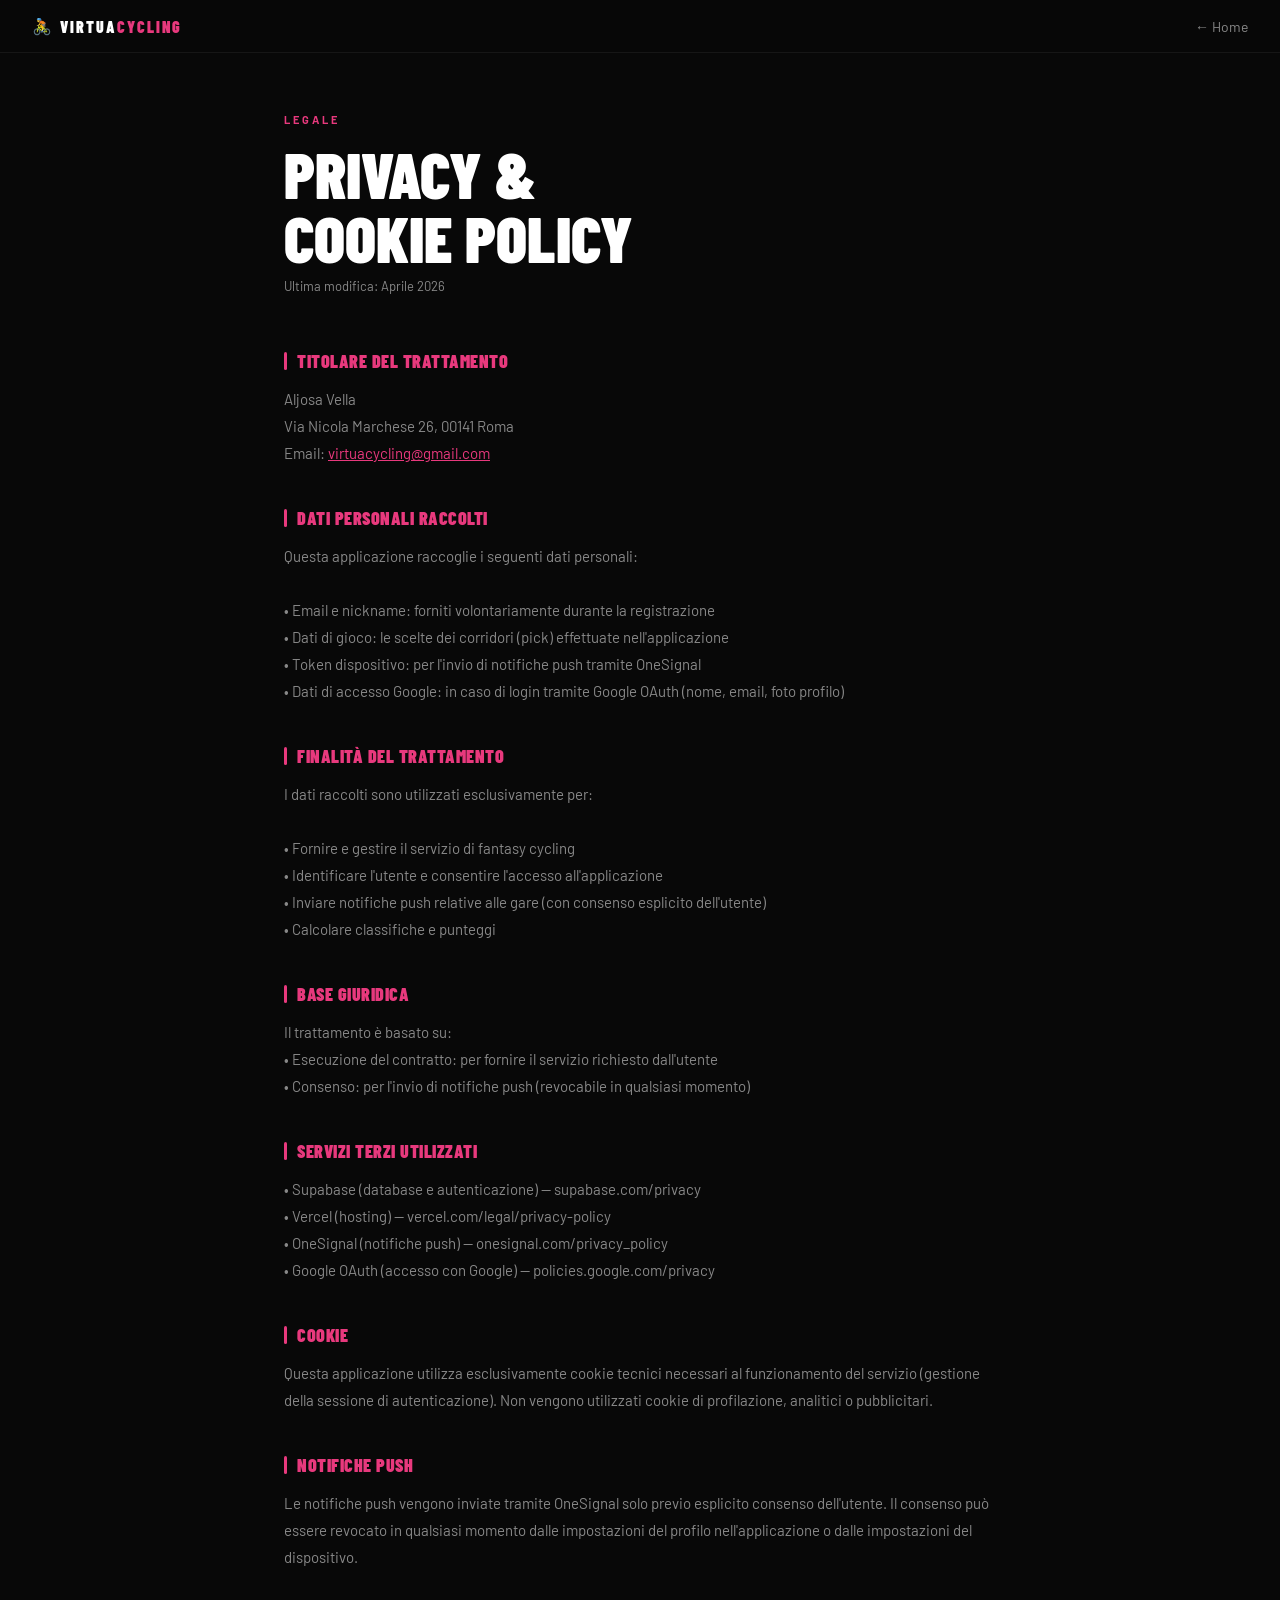
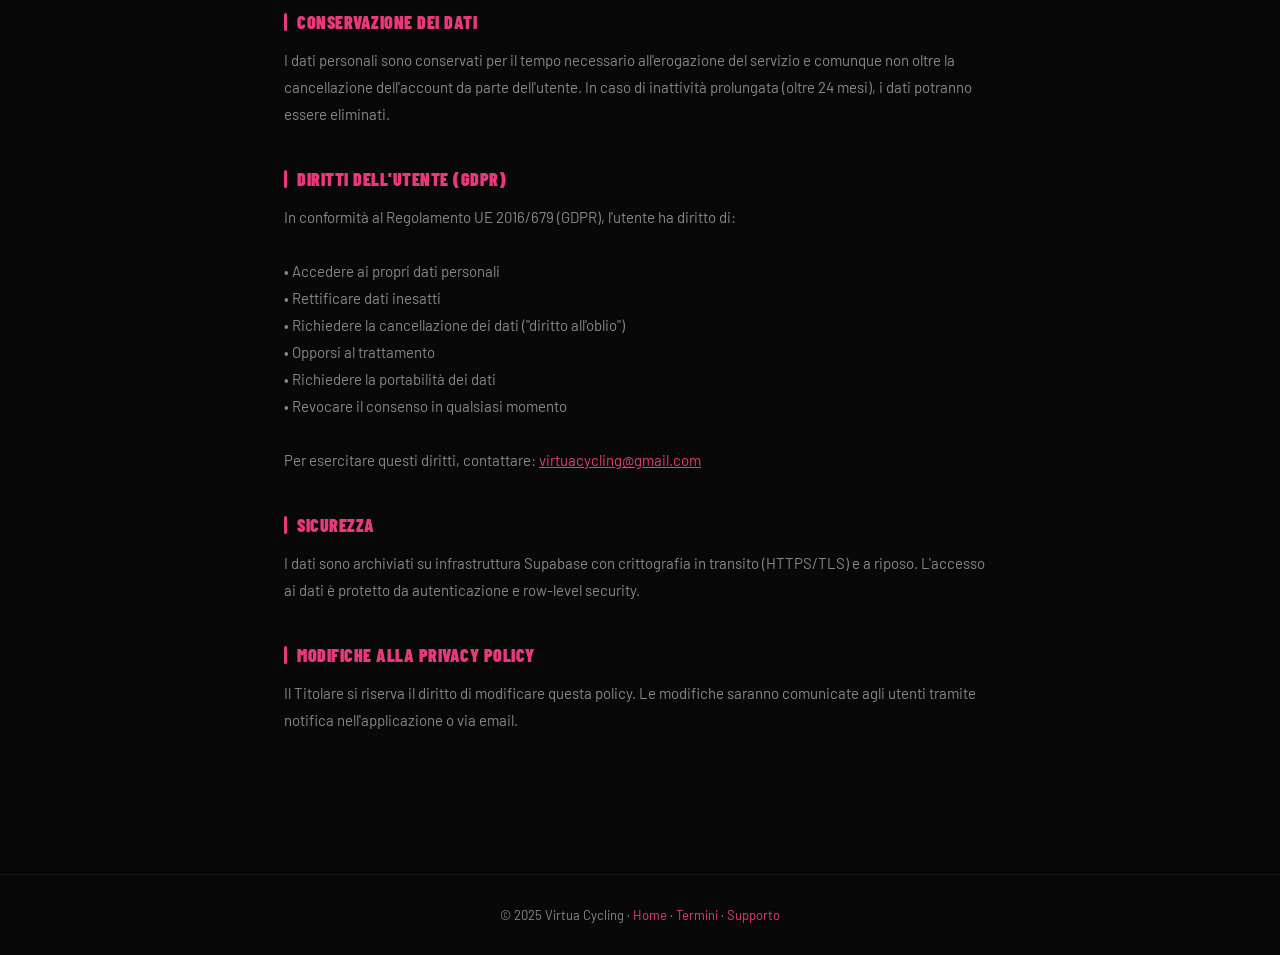
==== privacy.html @ 3af2323f "Add files via upload" ====
<!DOCTYPE html>
<html lang="it">
<head>
<meta charset="UTF-8">
<meta name="viewport" content="width=device-width, initial-scale=1.0">
<title>Privacy Policy — Virtua Cycling</title>
<link rel="preconnect" href="https://fonts.googleapis.com">
<link href="https://fonts.googleapis.com/css2?family=Barlow+Condensed:wght@400;700;900&family=Barlow:wght@400;500;600&display=swap" rel="stylesheet">
<style>
  :root { --rosa:#E8397D; --black:#080808; --dark:#111111; --dark2:#1a1a1a; --gray:#888; --white:#ffffff; --font-display:'Barlow Condensed',sans-serif; --font-body:'Barlow',sans-serif; }
  * { margin:0; padding:0; box-sizing:border-box; }
  body { background:var(--black); color:var(--white); font-family:var(--font-body); }
  nav { display:flex; align-items:center; justify-content:space-between; padding:16px 32px; background:rgba(8,8,8,0.9); border-bottom:1px solid rgba(255,255,255,0.06); position:sticky; top:0; z-index:10; backdrop-filter:blur(12px); }
  .nav-logo { display:flex; align-items:center; gap:8px; text-decoration:none; }
  .nav-logo-text { font-family:var(--font-display); font-weight:900; font-size:16px; letter-spacing:2px; color:var(--white); text-transform:uppercase; }
  .nav-logo-text span { color:var(--rosa); }
  .back-btn { color:var(--gray); text-decoration:none; font-size:14px; display:flex; align-items:center; gap:6px; transition:color 0.2s; }
  .back-btn:hover { color:var(--white); }
  main { max-width:760px; margin:0 auto; padding:60px 24px 100px; }
  .page-tag { font-size:11px; font-weight:700; letter-spacing:3px; text-transform:uppercase; color:var(--rosa); margin-bottom:16px; }
  h1 { font-family:var(--font-display); font-weight:900; font-size:clamp(36px,7vw,64px); text-transform:uppercase; line-height:1; margin-bottom:8px; }
  .page-date { color:var(--gray); font-size:13px; margin-bottom:56px; }
  .section { margin-bottom:40px; }
  .section-header { display:flex; align-items:center; gap:10px; margin-bottom:14px; }
  .section-bar { width:3px; height:18px; background:var(--rosa); border-radius:2px; flex-shrink:0; }
  h2 { font-family:var(--font-display); font-weight:900; font-size:18px; text-transform:uppercase; letter-spacing:0.5px; color:var(--rosa); }
  .section-content { color:var(--gray); font-size:15px; line-height:1.8; white-space:pre-line; }
  .section-content a { color:var(--rosa); }
  footer { border-top:1px solid rgba(255,255,255,0.06); padding:32px 24px; text-align:center; }
  .footer-copy { color:var(--gray); font-size:13px; }
  .footer-copy a { color:var(--rosa); text-decoration:none; }
</style>
</head>
<body>
<nav>
  <a href="index.html" class="nav-logo">
    <span>🚴</span>
    <span class="nav-logo-text">Virtua<span>Cycling</span></span>
  </a>
  <a href="index.html" class="back-btn">← Home</a>
</nav>
<main>
  <div class="page-tag">Legale</div>
  <h1>Privacy &<br>Cookie Policy</h1>
  <div class="page-date">Ultima modifica: Aprile 2026</div>

  <div class="section">
    <div class="section-header"><div class="section-bar"></div><h2>Titolare del Trattamento</h2></div>
    <div class="section-content">Aljosa Vella
Via Nicola Marchese 26, 00141 Roma
Email: <a href="mailto:virtuacycling@gmail.com">virtuacycling@gmail.com</a></div>
  </div>

  <div class="section">
    <div class="section-header"><div class="section-bar"></div><h2>Dati Personali Raccolti</h2></div>
    <div class="section-content">Questa applicazione raccoglie i seguenti dati personali:

• Email e nickname: forniti volontariamente durante la registrazione
• Dati di gioco: le scelte dei corridori (pick) effettuate nell'applicazione
• Token dispositivo: per l'invio di notifiche push tramite OneSignal
• Dati di accesso Google: in caso di login tramite Google OAuth (nome, email, foto profilo)</div>
  </div>

  <div class="section">
    <div class="section-header"><div class="section-bar"></div><h2>Finalità del Trattamento</h2></div>
    <div class="section-content">I dati raccolti sono utilizzati esclusivamente per:

• Fornire e gestire il servizio di fantasy cycling
• Identificare l'utente e consentire l'accesso all'applicazione
• Inviare notifiche push relative alle gare (con consenso esplicito dell'utente)
• Calcolare classifiche e punteggi</div>
  </div>

  <div class="section">
    <div class="section-header"><div class="section-bar"></div><h2>Base Giuridica</h2></div>
    <div class="section-content">Il trattamento è basato su:
• Esecuzione del contratto: per fornire il servizio richiesto dall'utente
• Consenso: per l'invio di notifiche push (revocabile in qualsiasi momento)</div>
  </div>

  <div class="section">
    <div class="section-header"><div class="section-bar"></div><h2>Servizi Terzi Utilizzati</h2></div>
    <div class="section-content">• Supabase (database e autenticazione) — supabase.com/privacy
• Vercel (hosting) — vercel.com/legal/privacy-policy
• OneSignal (notifiche push) — onesignal.com/privacy_policy
• Google OAuth (accesso con Google) — policies.google.com/privacy</div>
  </div>

  <div class="section">
    <div class="section-header"><div class="section-bar"></div><h2>Cookie</h2></div>
    <div class="section-content">Questa applicazione utilizza esclusivamente cookie tecnici necessari al funzionamento del servizio (gestione della sessione di autenticazione). Non vengono utilizzati cookie di profilazione, analitici o pubblicitari.</div>
  </div>

  <div class="section">
    <div class="section-header"><div class="section-bar"></div><h2>Notifiche Push</h2></div>
    <div class="section-content">Le notifiche push vengono inviate tramite OneSignal solo previo esplicito consenso dell'utente. Il consenso può essere revocato in qualsiasi momento dalle impostazioni del profilo nell'applicazione o dalle impostazioni del dispositivo.</div>
  </div>

  <div class="section">
    <div class="section-header"><div class="section-bar"></div><h2>Conservazione dei Dati</h2></div>
    <div class="section-content">I dati personali sono conservati per il tempo necessario all'erogazione del servizio e comunque non oltre la cancellazione dell'account da parte dell'utente. In caso di inattività prolungata (oltre 24 mesi), i dati potranno essere eliminati.</div>
  </div>

  <div class="section">
    <div class="section-header"><div class="section-bar"></div><h2>Diritti dell'Utente (GDPR)</h2></div>
    <div class="section-content">In conformità al Regolamento UE 2016/679 (GDPR), l'utente ha diritto di:

• Accedere ai propri dati personali
• Rettificare dati inesatti
• Richiedere la cancellazione dei dati ("diritto all'oblio")
• Opporsi al trattamento
• Richiedere la portabilità dei dati
• Revocare il consenso in qualsiasi momento

Per esercitare questi diritti, contattare: <a href="mailto:virtuacycling@gmail.com">virtuacycling@gmail.com</a></div>
  </div>

  <div class="section">
    <div class="section-header"><div class="section-bar"></div><h2>Sicurezza</h2></div>
    <div class="section-content">I dati sono archiviati su infrastruttura Supabase con crittografia in transito (HTTPS/TLS) e a riposo. L'accesso ai dati è protetto da autenticazione e row-level security.</div>
  </div>

  <div class="section">
    <div class="section-header"><div class="section-bar"></div><h2>Modifiche alla Privacy Policy</h2></div>
    <div class="section-content">Il Titolare si riserva il diritto di modificare questa policy. Le modifiche saranno comunicate agli utenti tramite notifica nell'applicazione o via email.</div>
  </div>
</main>
<footer>
  <div class="footer-copy">© 2025 Virtua Cycling · <a href="index.html">Home</a> · <a href="terms.html">Termini</a> · <a href="support.html">Supporto</a></div>
</footer>
</body>
</html>
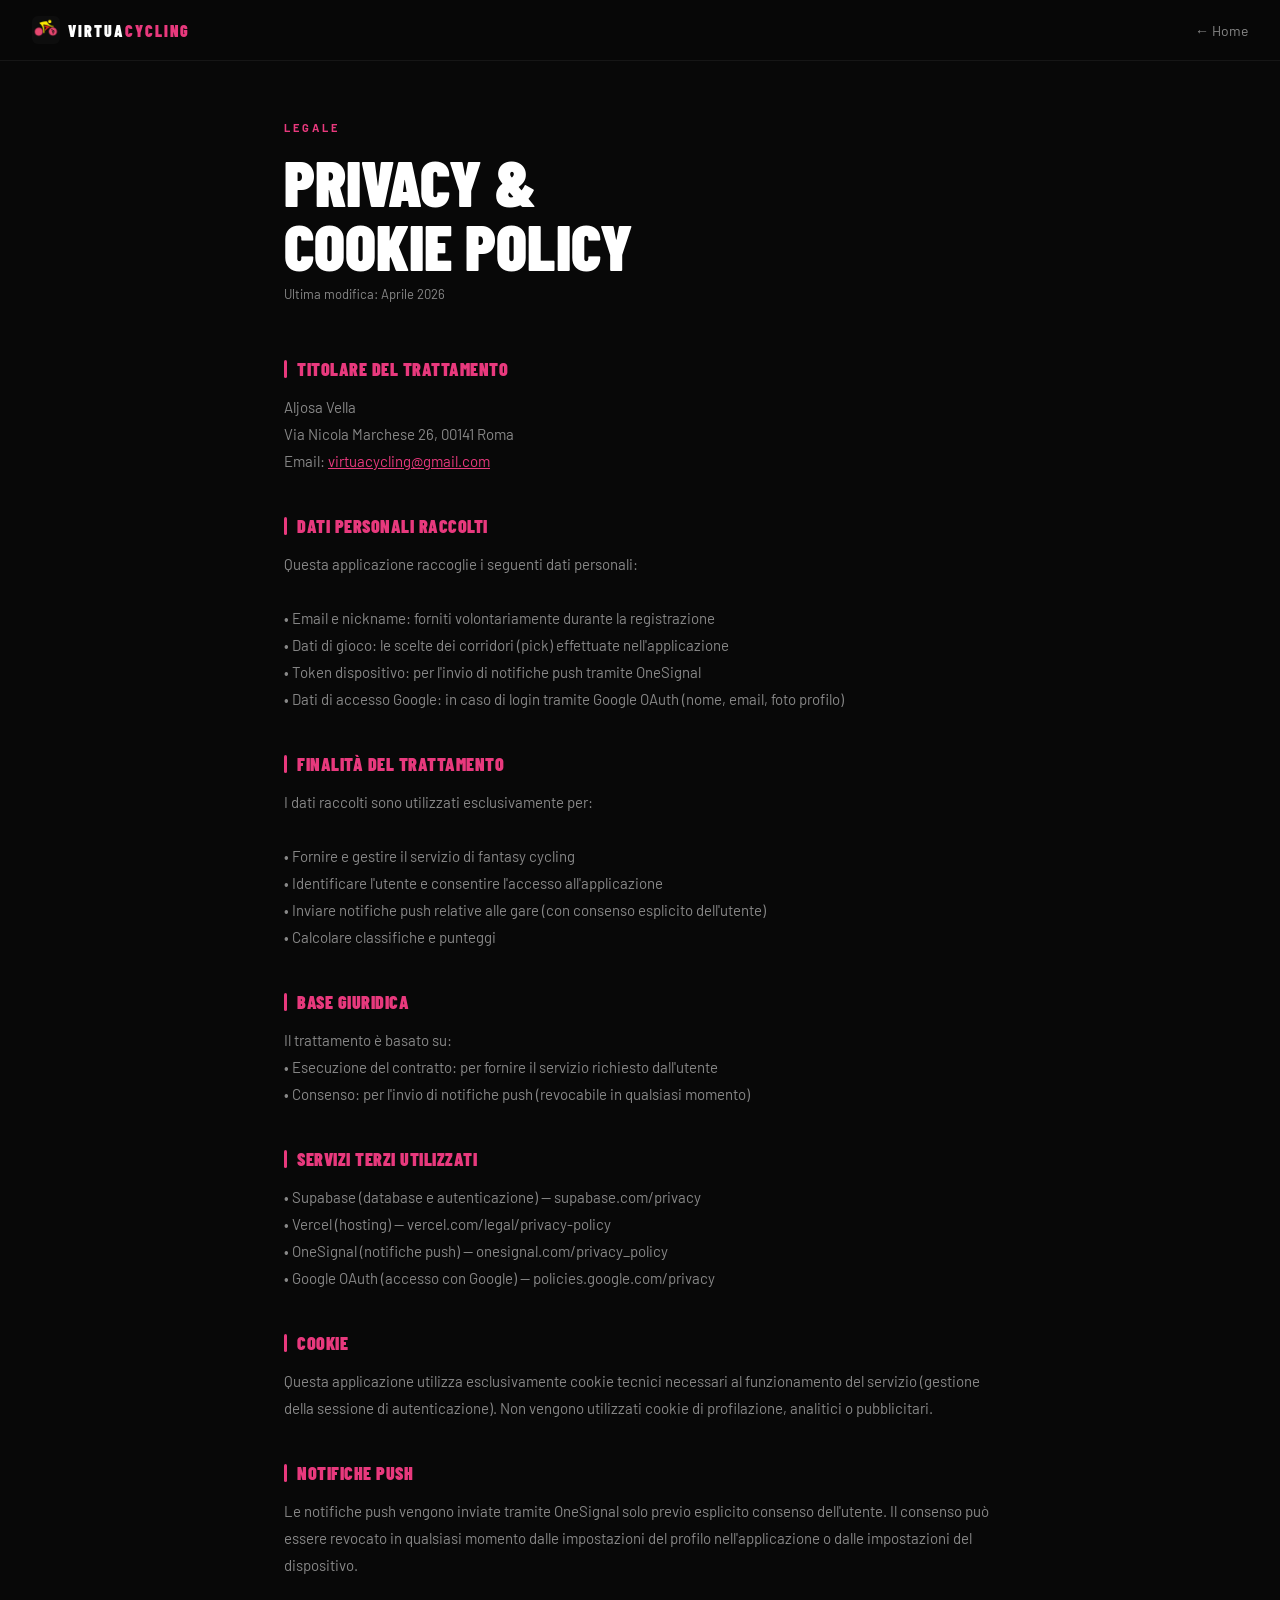
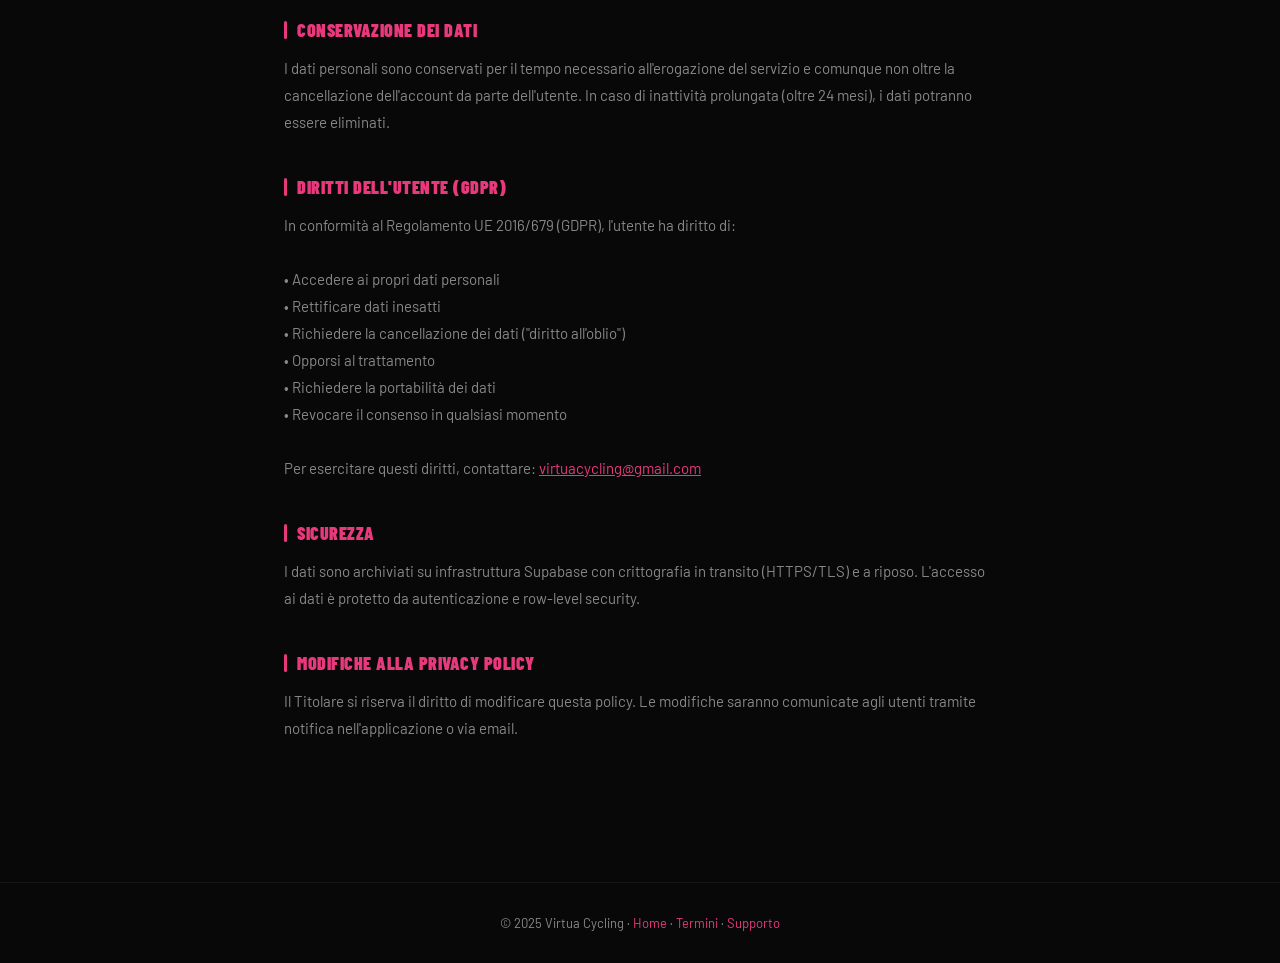
==== commit 64ac7aed: "fix grafiche" ====
--- a/privacy.html
+++ b/privacy.html
@@ -6,6 +6,7 @@
 <title>Privacy Policy — Virtua Cycling</title>
 <link rel="preconnect" href="https://fonts.googleapis.com">
 <link href="https://fonts.googleapis.com/css2?family=Barlow+Condensed:wght@400;700;900&family=Barlow:wght@400;500;600&display=swap" rel="stylesheet">
+<link rel="stylesheet" href="https://cdnjs.cloudflare.com/ajax/libs/font-awesome/6.5.0/css/all.min.css">
 <style>
   :root { --rosa:#E8397D; --black:#080808; --dark:#111111; --dark2:#1a1a1a; --gray:#888; --white:#ffffff; --font-display:'Barlow Condensed',sans-serif; --font-body:'Barlow',sans-serif; }
   * { margin:0; padding:0; box-sizing:border-box; }
@@ -34,7 +35,7 @@
 <body>
 <nav>
   <a href="index.html" class="nav-logo">
-    <span>🚴</span>
+    <img src="icon.png" style="width:28px;height:28px;border-radius:6px;object-fit:cover;" alt="logo">
     <span class="nav-logo-text">Virtua<span>Cycling</span></span>
   </a>
   <a href="index.html" class="back-btn">← Home</a>
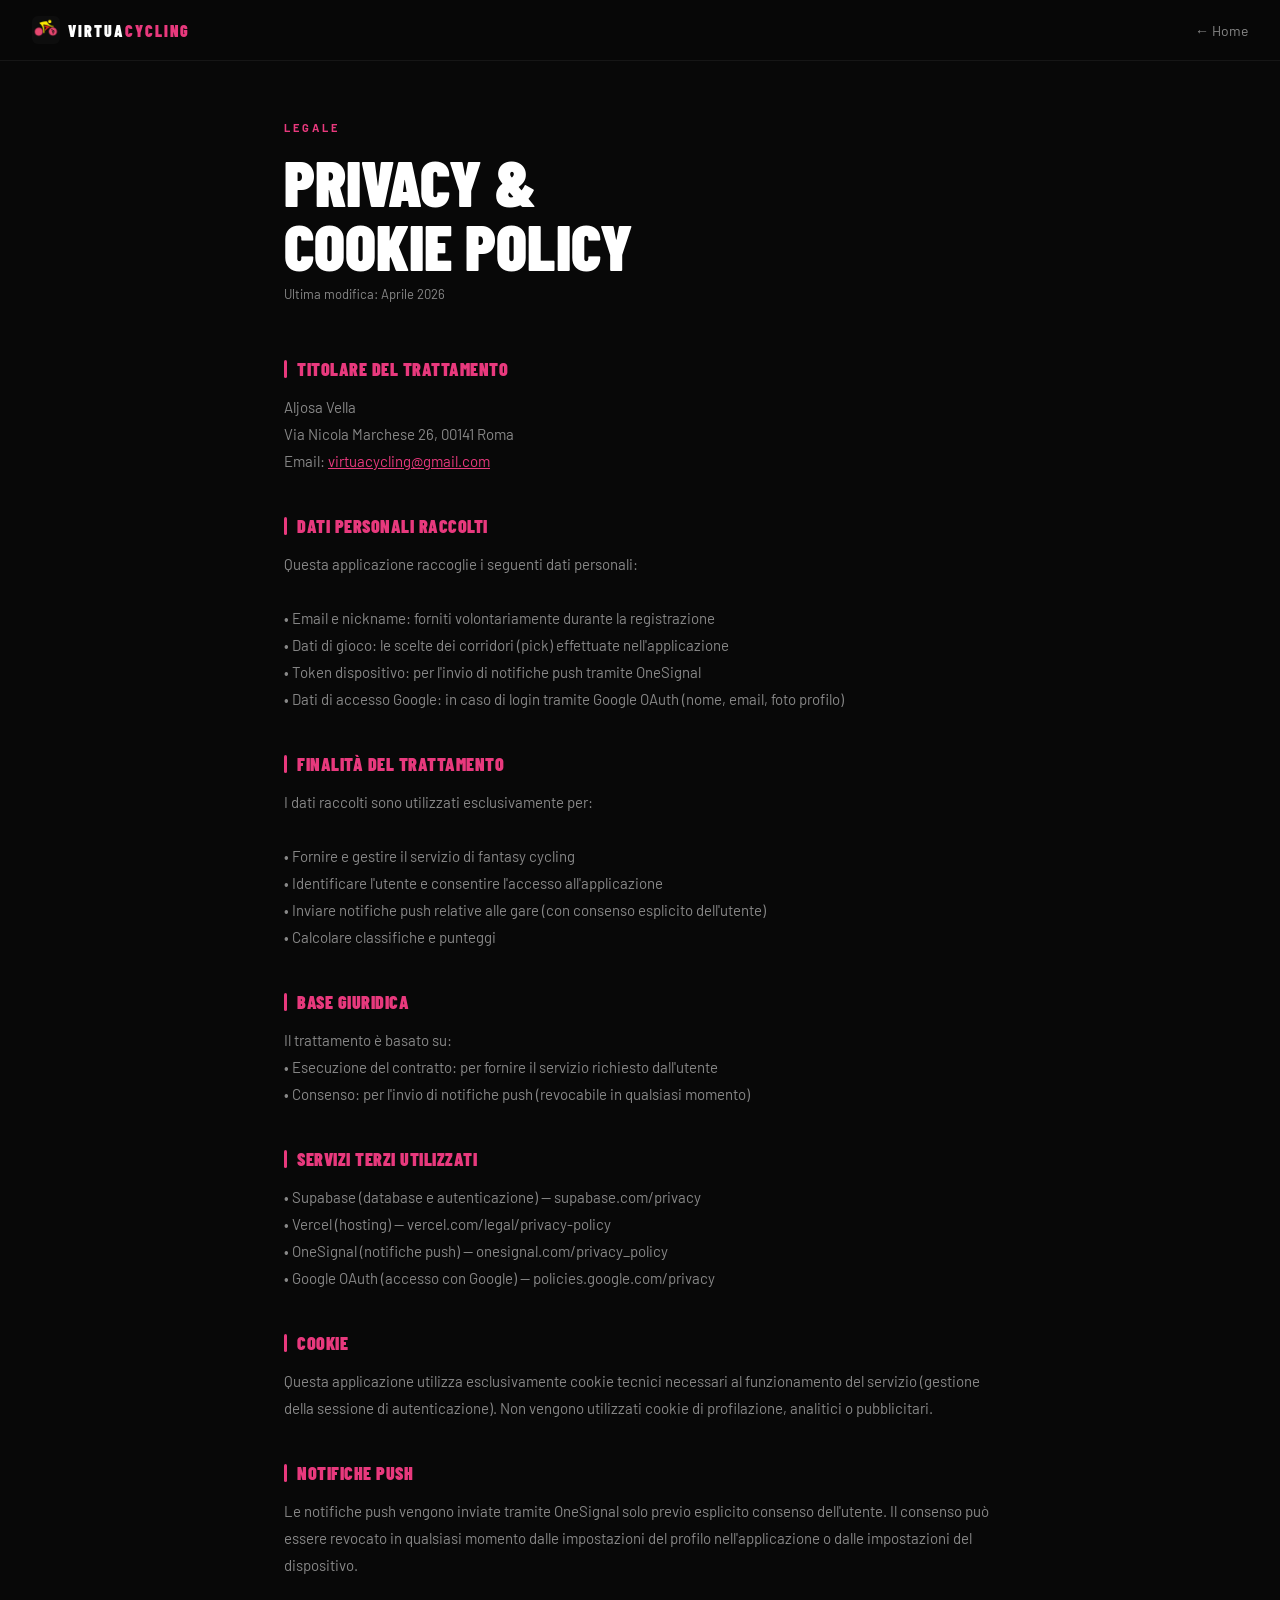
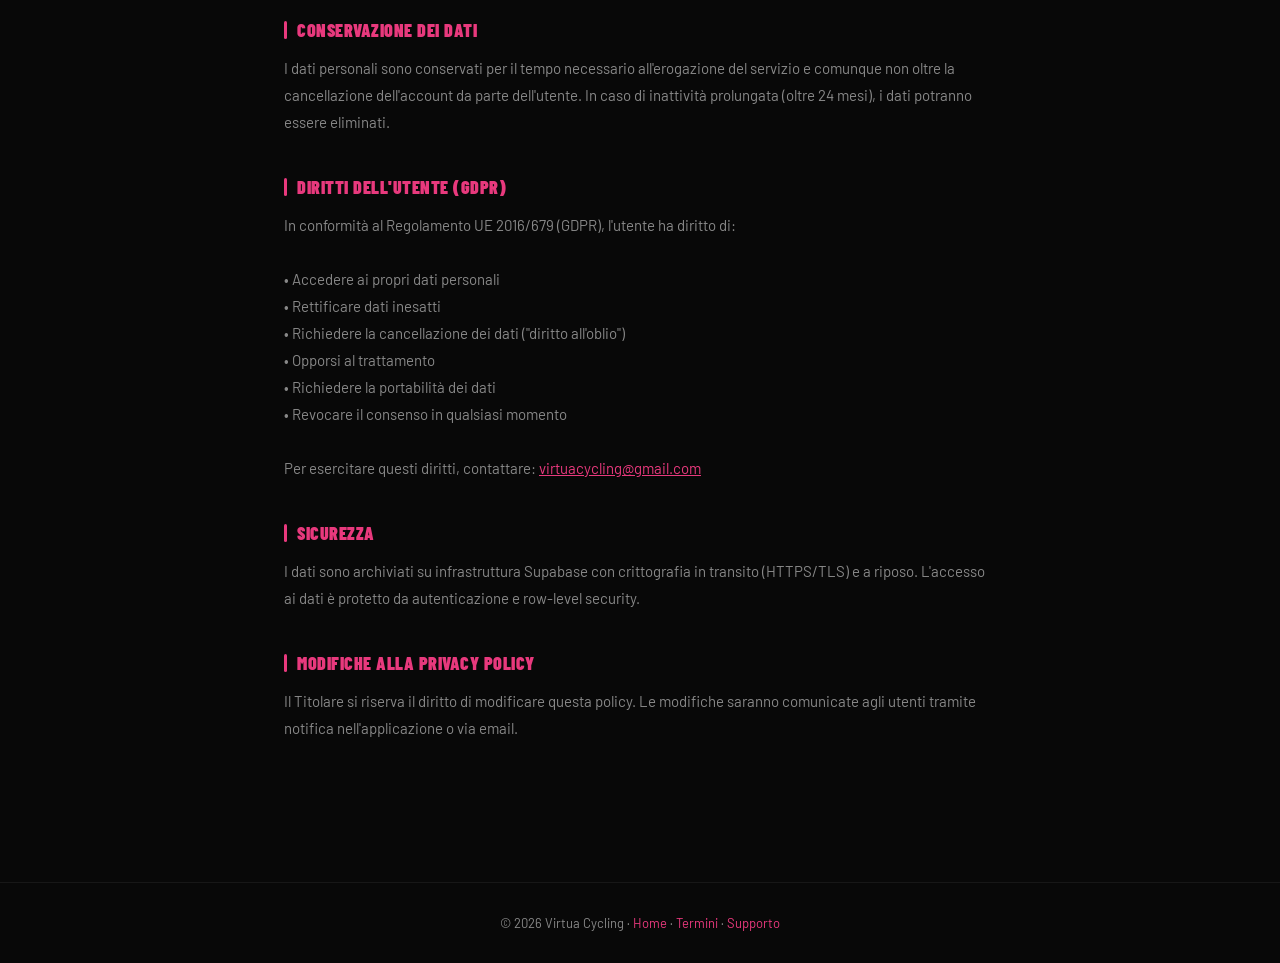
==== commit ecf68067: "fix grafiche 2" ====
--- a/privacy.html
+++ b/privacy.html
@@ -127,7 +127,7 @@
   </div>
 </main>
 <footer>
-  <div class="footer-copy">© 2025 Virtua Cycling · <a href="index.html">Home</a> · <a href="terms.html">Termini</a> · <a href="support.html">Supporto</a></div>
+  <div class="footer-copy">© 2026 Virtua Cycling · <a href="index.html">Home</a> · <a href="terms.html">Termini</a> · <a href="support.html">Supporto</a></div>
 </footer>
 </body>
 </html>
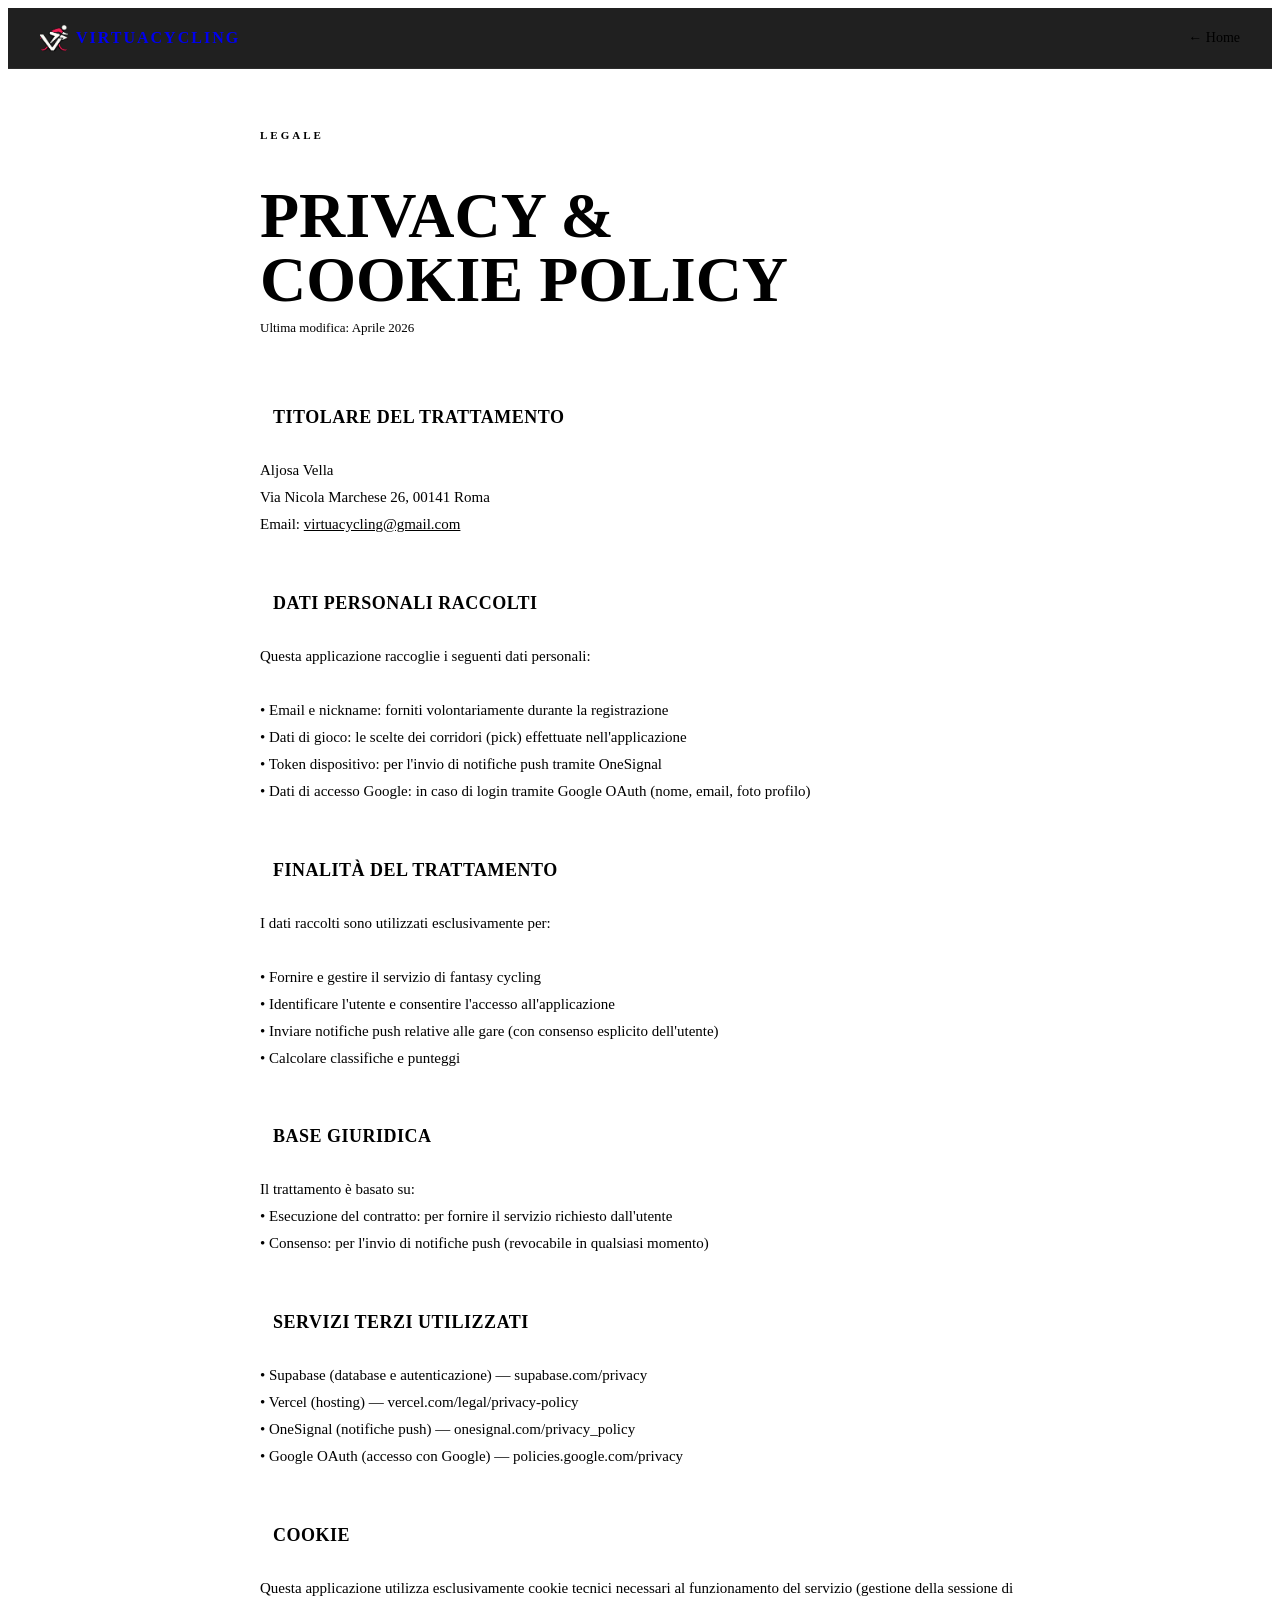
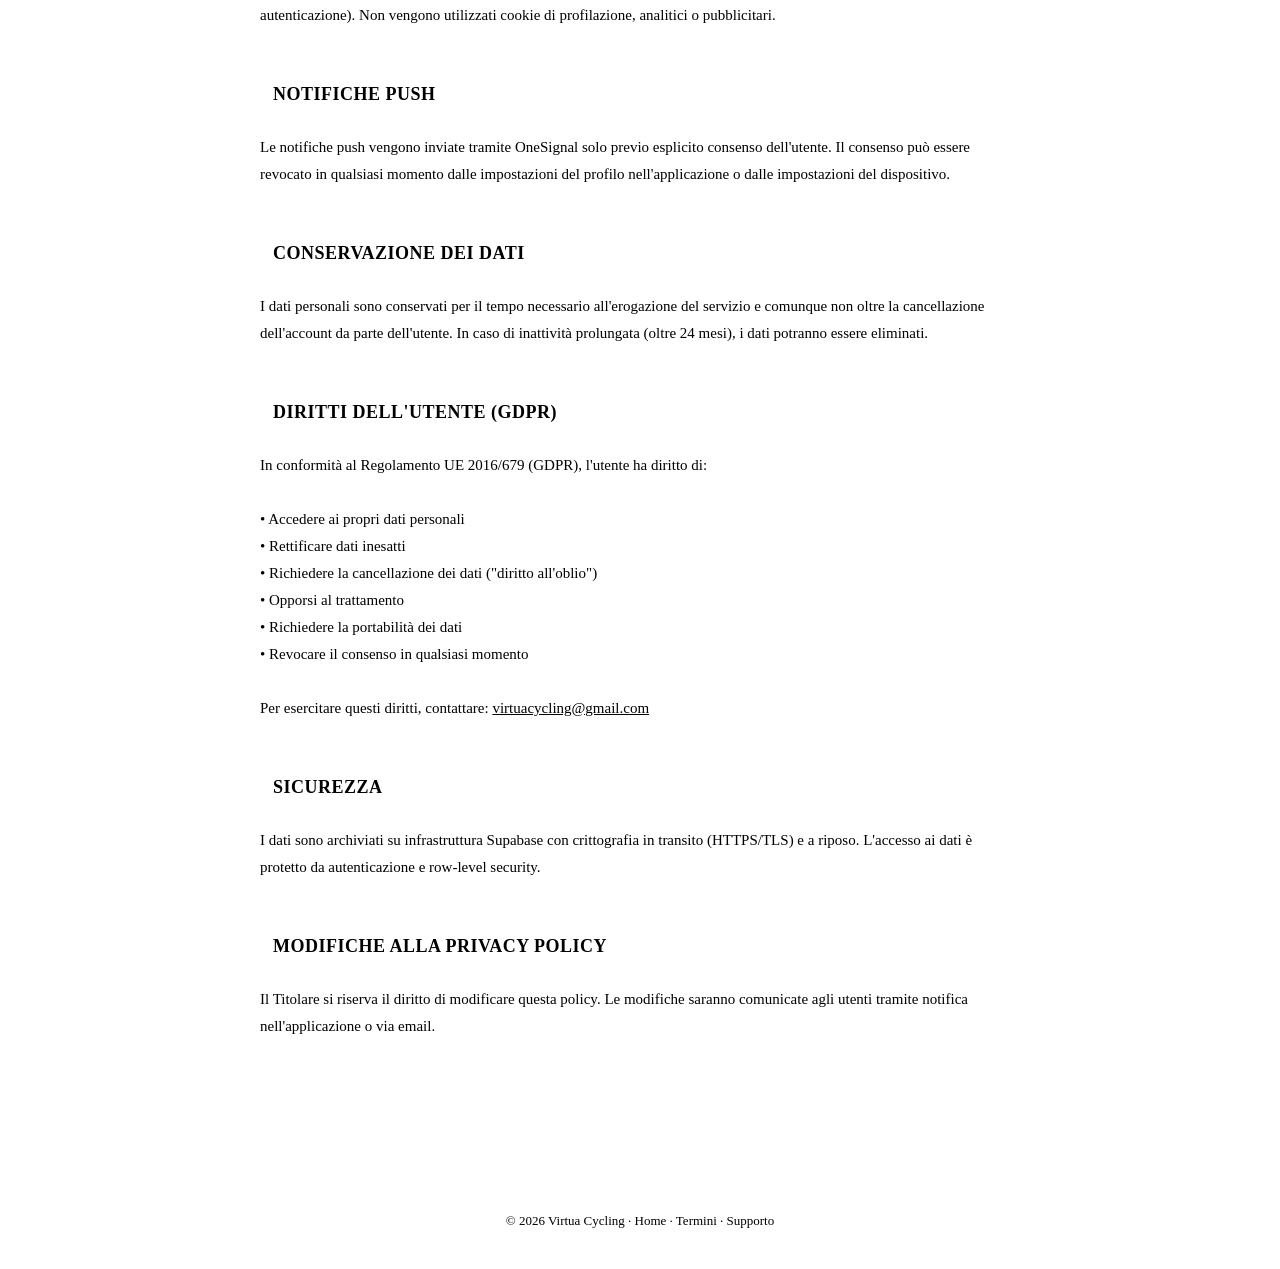
==== commit ebabae8a: "Dynamic Style" ====
--- a/privacy.html
+++ b/privacy.html
@@ -8,7 +8,8 @@
 <link href="https://fonts.googleapis.com/css2?family=Barlow+Condensed:wght@400;700;900&family=Barlow:wght@400;500;600&display=swap" rel="stylesheet">
 <link rel="stylesheet" href="https://cdnjs.cloudflare.com/ajax/libs/font-awesome/6.5.0/css/all.min.css">
 <style>
-  :root { --rosa:#E8397D; --black:#080808; --dark:#111111; --dark2:#1a1a1a; --gray:#888; --white:#ffffff; --font-display:'Barlow Condensed',sans-serif; --font-body:'Barlow',sans-serif; }
+  <link rel="stylesheet" href="theme.css">
+<style>
   * { margin:0; padding:0; box-sizing:border-box; }
   body { background:var(--black); color:var(--white); font-family:var(--font-body); }
   nav { display:flex; align-items:center; justify-content:space-between; padding:16px 32px; background:rgba(8,8,8,0.9); border-bottom:1px solid rgba(255,255,255,0.06); position:sticky; top:0; z-index:10; backdrop-filter:blur(12px); }
--- a/theme.css
+++ b/theme.css
@@ -0,0 +1,68 @@
+/* ─────────────────────────────────────────────────────────────────
+   theme.css — Palette brand Virtua Cycling
+   Colori centralizzati per tutte le pagine della landing.
+
+   Come cambiare palette:
+   Lascia SCOMMENTATO solo il blocco :root della palette che vuoi
+   usare, e commenta gli altri due (con /* ... * / attorno al blocco).
+   Un solo blocco :root deve essere attivo alla volta.
+   ───────────────────────────────────────────────────────────────── */
+
+/* ══════════════════════════════════════════════════════════════════
+   PALETTE 1 — ROSA (default, usata ~80% dell'anno)
+   ══════════════════════════════════════════════════════════════════ */
+:root {
+  --rosa: #E8397D;
+  --rosa-dk: #c4275e;
+  --rosa-light: rgba(232,57,125,0.12);
+  --black: #080808;
+  --dark: #111111;
+  --dark2: #1a1a1a;
+  --gray: #888;
+  --light: #f5f5f5;
+  --white: #ffffff;
+  --font-display: 'Barlow Condensed', sans-serif;
+  --font-body: 'Barlow', sans-serif;
+}
+
+/* ══════════════════════════════════════════════════════════════════
+   PALETTE 2 — GIALLO (periodo Tour de France)
+   Per attivarla: commenta il blocco ROSA sopra e scommenta questo.
+   ══════════════════════════════════════════════════════════════════
+
+:root {
+  --rosa: #F4C430;
+  --rosa-dk: #d1a616;
+  --rosa-light: rgba(244,196,48,0.12);
+  --black: #080808;
+  --dark: #111111;
+  --dark2: #1a1a1a;
+  --gray: #888;
+  --light: #f5f5f5;
+  --white: #ffffff;
+  --font-display: 'Barlow Condensed', sans-serif;
+  --font-body: 'Barlow', sans-serif;
+}
+
+*/
+
+/* ══════════════════════════════════════════════════════════════════
+   PALETTE 3 — ROSSA (periodo Vuelta a España)
+   Per attivarla: commenta il blocco ROSA sopra e scommenta questo.
+   ══════════════════════════════════════════════════════════════════
+
+:root {
+  --rosa: #D2262D;
+  --rosa-dk: #a81b21;
+  --rosa-light: rgba(210,38,45,0.12);
+  --black: #080808;
+  --dark: #111111;
+  --dark2: #1a1a1a;
+  --gray: #888;
+  --light: #f5f5f5;
+  --white: #ffffff;
+  --font-display: 'Barlow Condensed', sans-serif;
+  --font-body: 'Barlow', sans-serif;
+}
+
+*/
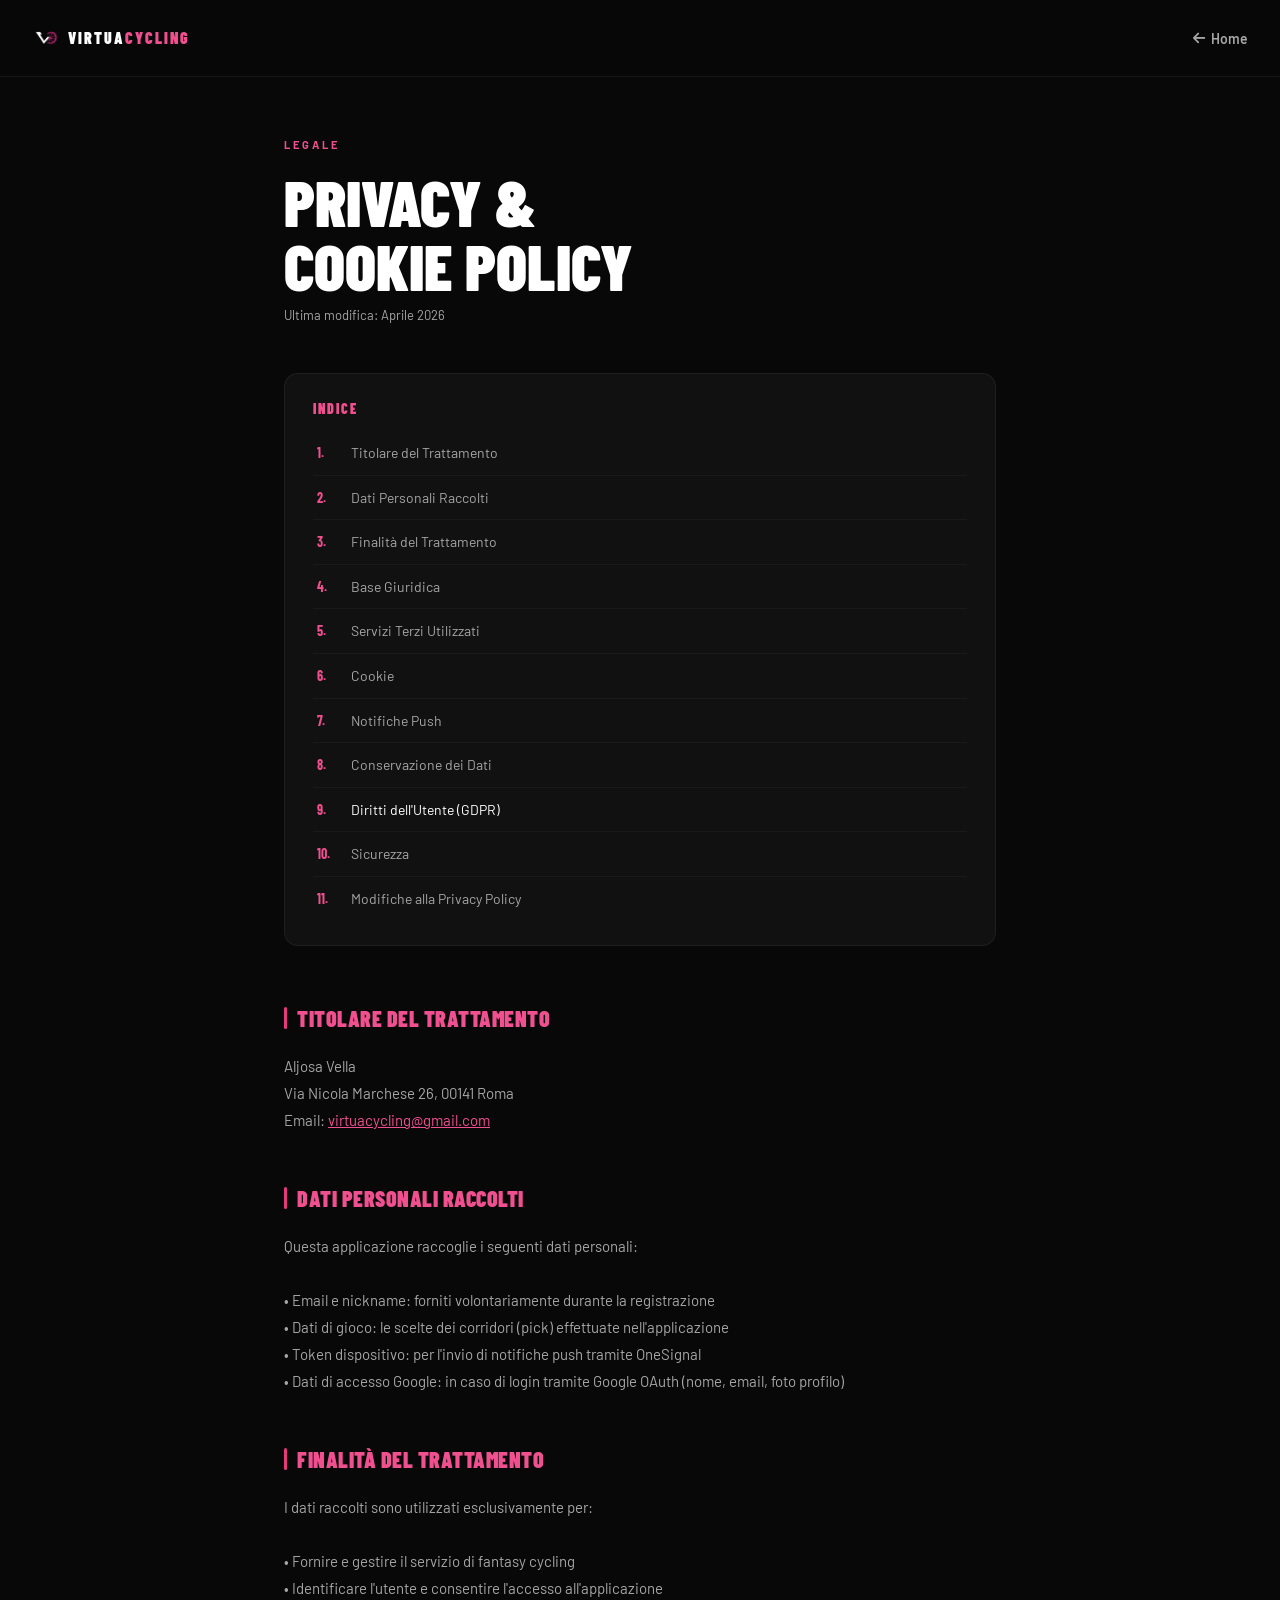
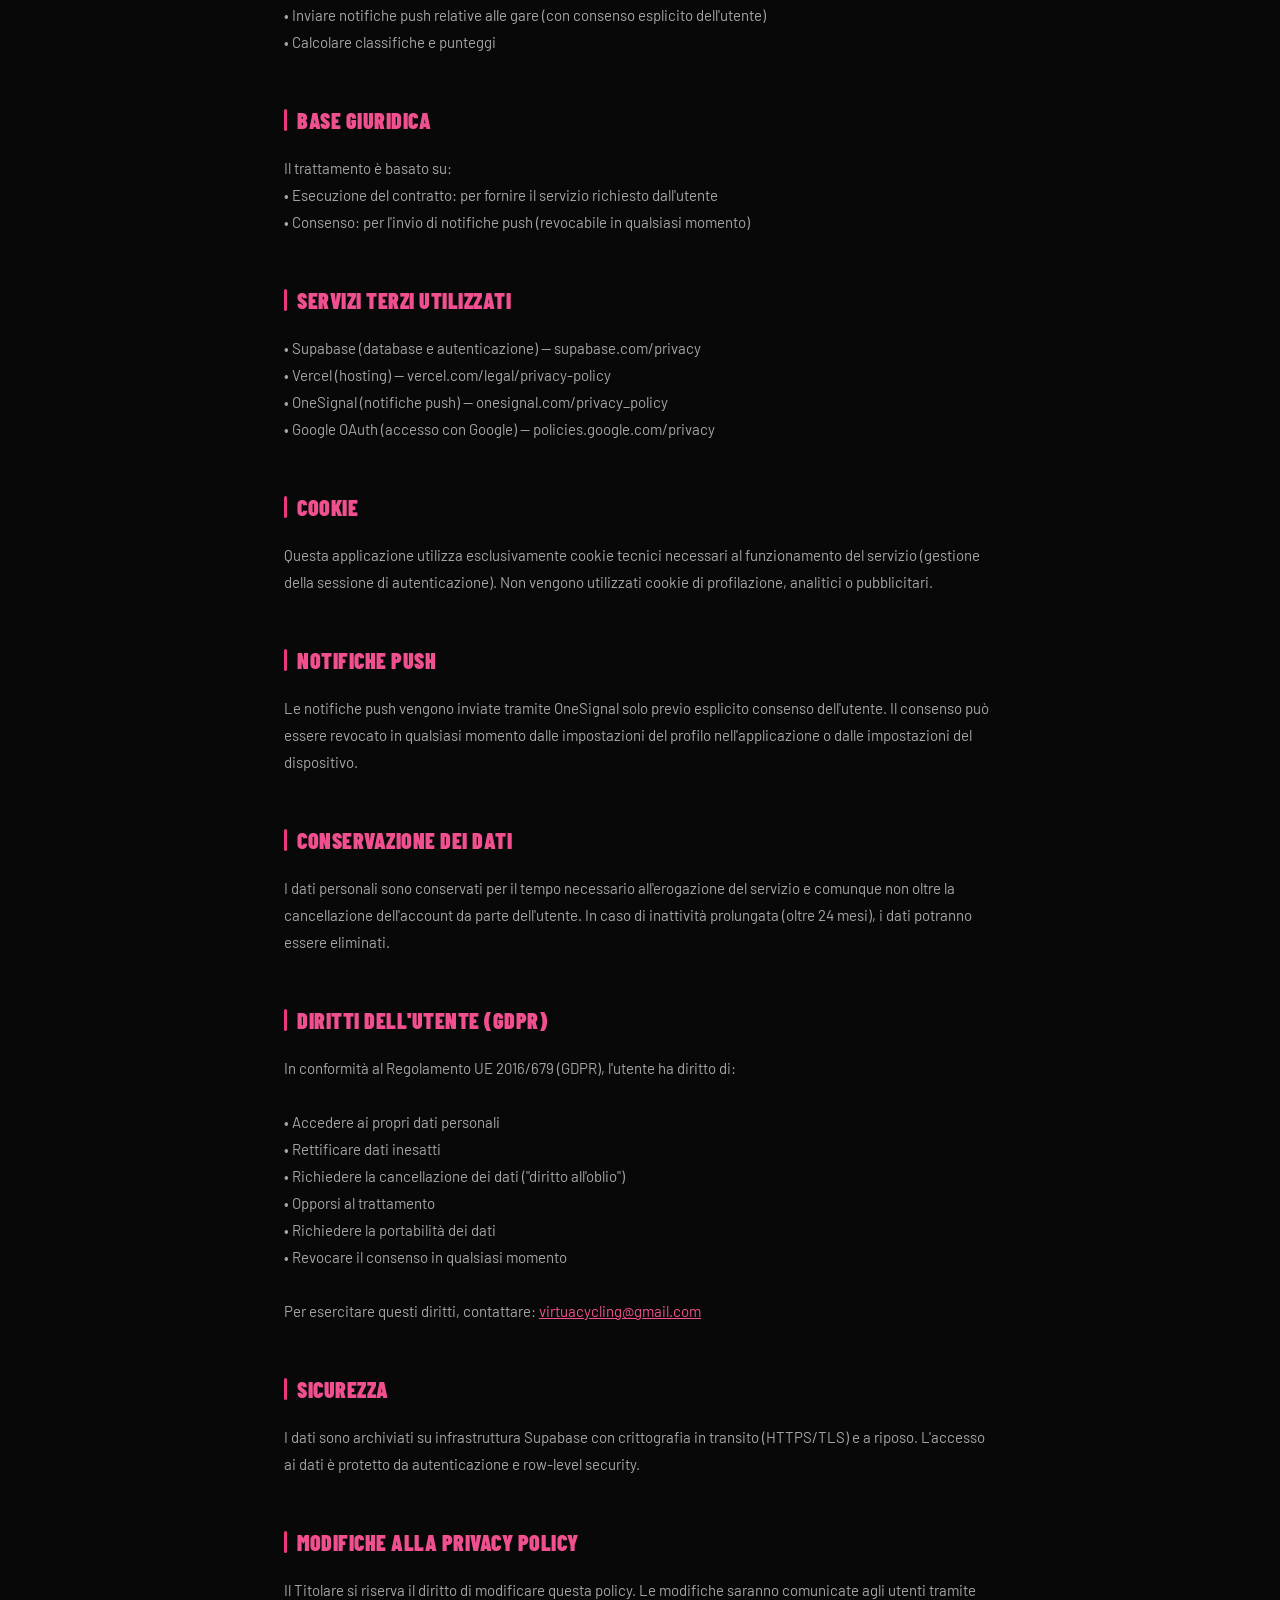
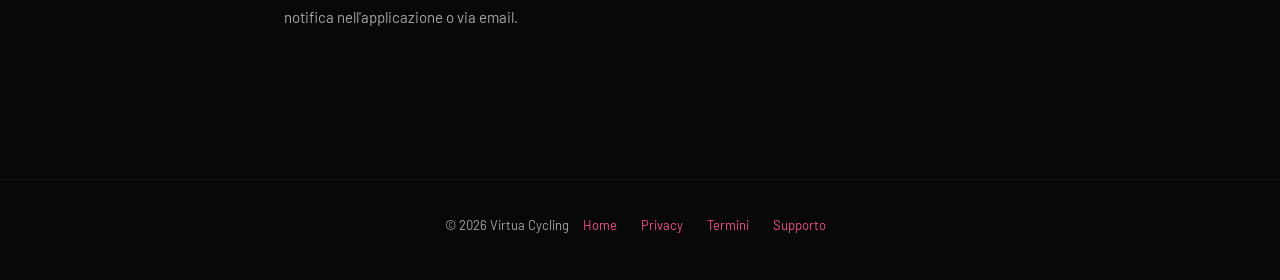
==== commit 507a2b48: "new style" ====
--- a/privacy.html
+++ b/privacy.html
@@ -4,56 +4,56 @@
 <meta charset="UTF-8">
 <meta name="viewport" content="width=device-width, initial-scale=1.0">
 <title>Privacy Policy — Virtua Cycling</title>
+<meta name="description" content="Informativa sulla privacy e sui cookie di Virtua Cycling: dati raccolti, finalità, servizi terzi e diritti dell'utente.">
+<meta name="theme-color" content="#080808">
+<meta name="color-scheme" content="dark">
+<link rel="canonical" href="https://www.virtuacycling.com/privacy.html">
+<link rel="icon" type="image/png" href="icon.png">
+<link rel="apple-touch-icon" href="icon.png">
 <link rel="preconnect" href="https://fonts.googleapis.com">
-<link href="https://fonts.googleapis.com/css2?family=Barlow+Condensed:wght@400;700;900&family=Barlow:wght@400;500;600&display=swap" rel="stylesheet">
+<link rel="preconnect" href="https://fonts.gstatic.com" crossorigin>
+<link href="https://fonts.googleapis.com/css2?family=Barlow+Condensed:wght@400;700;900&family=Barlow:wght@400;500;600;700&display=swap" rel="stylesheet">
 <link rel="stylesheet" href="https://cdnjs.cloudflare.com/ajax/libs/font-awesome/6.5.0/css/all.min.css">
-<style>
-  <link rel="stylesheet" href="theme.css">
-<style>
-  * { margin:0; padding:0; box-sizing:border-box; }
-  body { background:var(--black); color:var(--white); font-family:var(--font-body); }
-  nav { display:flex; align-items:center; justify-content:space-between; padding:16px 32px; background:rgba(8,8,8,0.9); border-bottom:1px solid rgba(255,255,255,0.06); position:sticky; top:0; z-index:10; backdrop-filter:blur(12px); }
-  .nav-logo { display:flex; align-items:center; gap:8px; text-decoration:none; }
-  .nav-logo-text { font-family:var(--font-display); font-weight:900; font-size:16px; letter-spacing:2px; color:var(--white); text-transform:uppercase; }
-  .nav-logo-text span { color:var(--rosa); }
-  .back-btn { color:var(--gray); text-decoration:none; font-size:14px; display:flex; align-items:center; gap:6px; transition:color 0.2s; }
-  .back-btn:hover { color:var(--white); }
-  main { max-width:760px; margin:0 auto; padding:60px 24px 100px; }
-  .page-tag { font-size:11px; font-weight:700; letter-spacing:3px; text-transform:uppercase; color:var(--rosa); margin-bottom:16px; }
-  h1 { font-family:var(--font-display); font-weight:900; font-size:clamp(36px,7vw,64px); text-transform:uppercase; line-height:1; margin-bottom:8px; }
-  .page-date { color:var(--gray); font-size:13px; margin-bottom:56px; }
-  .section { margin-bottom:40px; }
-  .section-header { display:flex; align-items:center; gap:10px; margin-bottom:14px; }
-  .section-bar { width:3px; height:18px; background:var(--rosa); border-radius:2px; flex-shrink:0; }
-  h2 { font-family:var(--font-display); font-weight:900; font-size:18px; text-transform:uppercase; letter-spacing:0.5px; color:var(--rosa); }
-  .section-content { color:var(--gray); font-size:15px; line-height:1.8; white-space:pre-line; }
-  .section-content a { color:var(--rosa); }
-  footer { border-top:1px solid rgba(255,255,255,0.06); padding:32px 24px; text-align:center; }
-  .footer-copy { color:var(--gray); font-size:13px; }
-  .footer-copy a { color:var(--rosa); text-decoration:none; }
-</style>
+<link rel="stylesheet" href="theme.css">
+<link rel="stylesheet" href="site.css">
 </head>
-<body>
-<nav>
+<body class="doc-page">
+<a href="#main" class="skip-link">Vai al contenuto</a>
+<nav class="site-nav" aria-label="Principale">
   <a href="index.html" class="nav-logo">
-    <img src="icon.png" style="width:28px;height:28px;border-radius:6px;object-fit:cover;" alt="logo">
-    <span class="nav-logo-text">Virtua<span>Cycling</span></span>
+    <img src="icon.png" width="28" height="28" alt="">
+    <span class="nav-logo-text">Virtua<wbr><span>Cycling</span></span>
   </a>
-  <a href="index.html" class="back-btn">← Home</a>
+  <a href="index.html" class="back-btn" aria-label="Home"><i class="fa-solid fa-arrow-left" aria-hidden="true"></i><span class="back-label">Home</span></a>
 </nav>
-<main>
+<main id="main" class="doc">
   <div class="page-tag">Legale</div>
   <h1>Privacy &<br>Cookie Policy</h1>
   <div class="page-date">Ultima modifica: Aprile 2026</div>
 
-  <div class="section">
+  <nav class="toc" id="toc" aria-labelledby="toc-title">
+    <div class="toc-title" id="toc-title">Indice</div>
+    <a href="#titolare-del-trattamento"><span class="n">1.</span> Titolare del Trattamento</a>
+    <a href="#dati-personali-raccolti"><span class="n">2.</span> Dati Personali Raccolti</a>
+    <a href="#finalita-del-trattamento"><span class="n">3.</span> Finalità del Trattamento</a>
+    <a href="#base-giuridica"><span class="n">4.</span> Base Giuridica</a>
+    <a href="#servizi-terzi-utilizzati"><span class="n">5.</span> Servizi Terzi Utilizzati</a>
+    <a href="#cookie"><span class="n">6.</span> Cookie</a>
+    <a href="#notifiche-push"><span class="n">7.</span> Notifiche Push</a>
+    <a href="#conservazione-dei-dati"><span class="n">8.</span> Conservazione dei Dati</a>
+    <a href="#diritti-dell-utente-gdpr"><span class="n">9.</span> Diritti dell'Utente (GDPR)</a>
+    <a href="#sicurezza"><span class="n">10.</span> Sicurezza</a>
+    <a href="#modifiche-alla-privacy-policy"><span class="n">11.</span> Modifiche alla Privacy Policy</a>
+  </nav>
+
+  <div class="section" id="titolare-del-trattamento">
     <div class="section-header"><div class="section-bar"></div><h2>Titolare del Trattamento</h2></div>
     <div class="section-content">Aljosa Vella
 Via Nicola Marchese 26, 00141 Roma
 Email: <a href="mailto:virtuacycling@gmail.com">virtuacycling@gmail.com</a></div>
   </div>
 
-  <div class="section">
+  <div class="section" id="dati-personali-raccolti">
     <div class="section-header"><div class="section-bar"></div><h2>Dati Personali Raccolti</h2></div>
     <div class="section-content">Questa applicazione raccoglie i seguenti dati personali:
 
@@ -63,7 +63,7 @@
 • Dati di accesso Google: in caso di login tramite Google OAuth (nome, email, foto profilo)</div>
   </div>
 
-  <div class="section">
+  <div class="section" id="finalita-del-trattamento">
     <div class="section-header"><div class="section-bar"></div><h2>Finalità del Trattamento</h2></div>
     <div class="section-content">I dati raccolti sono utilizzati esclusivamente per:
 
@@ -73,14 +73,14 @@
 • Calcolare classifiche e punteggi</div>
   </div>
 
-  <div class="section">
+  <div class="section" id="base-giuridica">
     <div class="section-header"><div class="section-bar"></div><h2>Base Giuridica</h2></div>
     <div class="section-content">Il trattamento è basato su:
 • Esecuzione del contratto: per fornire il servizio richiesto dall'utente
 • Consenso: per l'invio di notifiche push (revocabile in qualsiasi momento)</div>
   </div>
 
-  <div class="section">
+  <div class="section" id="servizi-terzi-utilizzati">
     <div class="section-header"><div class="section-bar"></div><h2>Servizi Terzi Utilizzati</h2></div>
     <div class="section-content">• Supabase (database e autenticazione) — supabase.com/privacy
 • Vercel (hosting) — vercel.com/legal/privacy-policy
@@ -88,22 +88,22 @@
 • Google OAuth (accesso con Google) — policies.google.com/privacy</div>
   </div>
 
-  <div class="section">
+  <div class="section" id="cookie">
     <div class="section-header"><div class="section-bar"></div><h2>Cookie</h2></div>
     <div class="section-content">Questa applicazione utilizza esclusivamente cookie tecnici necessari al funzionamento del servizio (gestione della sessione di autenticazione). Non vengono utilizzati cookie di profilazione, analitici o pubblicitari.</div>
   </div>
 
-  <div class="section">
+  <div class="section" id="notifiche-push">
     <div class="section-header"><div class="section-bar"></div><h2>Notifiche Push</h2></div>
     <div class="section-content">Le notifiche push vengono inviate tramite OneSignal solo previo esplicito consenso dell'utente. Il consenso può essere revocato in qualsiasi momento dalle impostazioni del profilo nell'applicazione o dalle impostazioni del dispositivo.</div>
   </div>
 
-  <div class="section">
+  <div class="section" id="conservazione-dei-dati">
     <div class="section-header"><div class="section-bar"></div><h2>Conservazione dei Dati</h2></div>
     <div class="section-content">I dati personali sono conservati per il tempo necessario all'erogazione del servizio e comunque non oltre la cancellazione dell'account da parte dell'utente. In caso di inattività prolungata (oltre 24 mesi), i dati potranno essere eliminati.</div>
   </div>
 
-  <div class="section">
+  <div class="section" id="diritti-dell-utente-gdpr">
     <div class="section-header"><div class="section-bar"></div><h2>Diritti dell'Utente (GDPR)</h2></div>
     <div class="section-content">In conformità al Regolamento UE 2016/679 (GDPR), l'utente ha diritto di:
 
@@ -117,18 +117,21 @@
 Per esercitare questi diritti, contattare: <a href="mailto:virtuacycling@gmail.com">virtuacycling@gmail.com</a></div>
   </div>
 
-  <div class="section">
+  <div class="section" id="sicurezza">
     <div class="section-header"><div class="section-bar"></div><h2>Sicurezza</h2></div>
     <div class="section-content">I dati sono archiviati su infrastruttura Supabase con crittografia in transito (HTTPS/TLS) e a riposo. L'accesso ai dati è protetto da autenticazione e row-level security.</div>
   </div>
 
-  <div class="section">
+  <div class="section" id="modifiche-alla-privacy-policy">
     <div class="section-header"><div class="section-bar"></div><h2>Modifiche alla Privacy Policy</h2></div>
     <div class="section-content">Il Titolare si riserva il diritto di modificare questa policy. Le modifiche saranno comunicate agli utenti tramite notifica nell'applicazione o via email.</div>
   </div>
 </main>
-<footer>
-  <div class="footer-copy">© 2026 Virtua Cycling · <a href="index.html">Home</a> · <a href="terms.html">Termini</a> · <a href="support.html">Supporto</a></div>
+<a href="#toc" class="toc-fab" id="tocFab" aria-label="Torna all'indice"><i class="fa-solid fa-list-ul" aria-hidden="true"></i></a>
+<footer class="doc-footer">
+  <div class="footer-copy"><span>© 2026 Virtua Cycling</span><a href="index.html">Home</a><a href="privacy.html">Privacy</a><a href="terms.html">Termini</a><a href="support.html">Supporto</a></div>
 </footer>
+
+<script src="site.js" defer></script>
 </body>
 </html>
--- a/theme.css
+++ b/theme.css
@@ -1,68 +1,109 @@
 /* ─────────────────────────────────────────────────────────────────
-   theme.css — Palette brand Virtua Cycling
-   Colori centralizzati per tutte le pagine della landing.
+   theme.css — Design token della famiglia Virtua (Cycling)
+
+   Neutri, tipografia, raggi e motion sono IDENTICI a Virtua Basket:
+   è ciò che rende i due siti riconoscibilmente "della stessa famiglia".
+   Cambia solo l'accento, che qui segue il calendario delle corse.
 
    Come cambiare palette:
-   Lascia SCOMMENTATO solo il blocco :root della palette che vuoi
-   usare, e commenta gli altri due (con /* ... * / attorno al blocco).
-   Un solo blocco :root deve essere attivo alla volta.
+   lascia SCOMMENTATO un solo blocco PALETTE e commenta gli altri.
+   Ogni palette definisce 5 valori (vedi sotto); tutto il resto
+   (bagliori, bordi, tinte, hover) viene derivato in automatico,
+   quindi non serve più toccare alcuna pagina.
+
+     --accent-rgb   colore di brand come "R,G,B" (glow, bordi, tinte)
+     --accent-text  accento per testi/icone su sfondo scuro (contrasto ≥ 4.5:1)
+     --accent-fill  sfondo dei bottoni pieni (contrasto ≥ 4.5:1 con --on-accent)
+     --accent-dk    stato hover dei bottoni pieni
+     --on-accent    colore del testo sopra --accent-fill
+
+   Ricorda di aggiornare anche icon.png e images/screen*.png dalle
+   cartelle Icon/<tema> e images/<tema>, come già fai oggi.
+   images/og-image.jpg (anteprima social) usa i colori del tema attivo:
+   va rigenerata quando cambi palette.
    ───────────────────────────────────────────────────────────────── */
 
 /* ══════════════════════════════════════════════════════════════════
-   PALETTE 1 — ROSA (default, usata ~80% dell'anno)
+   TOKEN CONDIVISI — non modificare per cambiare tema
    ══════════════════════════════════════════════════════════════════ */
 :root {
-  --rosa: #E8397D;
-  --rosa-dk: #c4275e;
-  --rosa-light: rgba(232,57,125,0.12);
+  /* Neutri (uguali a Virtua Basket) */
   --black: #080808;
   --dark: #111111;
   --dark2: #1a1a1a;
-  --gray: #888;
+  --gray: #A6A6A6;
   --light: #f5f5f5;
   --white: #ffffff;
+  --line: rgba(255, 255, 255, 0.06);
+  --line-strong: rgba(255, 255, 255, 0.12);
+
+  /* Semantici */
+  --success: #10B981;
+  --danger: #ef4444;
+
+  /* Tipografia */
   --font-display: 'Barlow Condensed', sans-serif;
   --font-body: 'Barlow', sans-serif;
+
+  /* Raggi */
+  --r-sm: 8px;
+  --r-md: 12px;
+  --r-lg: 16px;
+  --r-xl: 20px;
+  --r-pill: 999px;
+
+  /* Motion */
+  --ease: cubic-bezier(0.2, 0.8, 0.2, 1);
+  --t-fast: 0.2s;
+  --t-med: 0.3s;
+
+  /* Layout */
+  --container: 1100px;
+  --nav-h: 80px;
+
+  /* Derivati dall'accento */
+  --accent: rgb(var(--accent-rgb));
+  --accent-soft: rgba(var(--accent-rgb), 0.12);
+  --accent-faint: rgba(var(--accent-rgb), 0.06);
+  --accent-line: rgba(var(--accent-rgb), 0.3);
+  --accent-glow: rgba(var(--accent-rgb), 0.15);
 }
 
 /* ══════════════════════════════════════════════════════════════════
-   PALETTE 2 — GIALLO (periodo Tour de France)
-   Per attivarla: commenta il blocco ROSA sopra e scommenta questo.
-   ══════════════════════════════════════════════════════════════════
-
+   PALETTE 1 — ROSA (Giro d'Italia · default)
+   ══════════════════════════════════════════════════════════════════ */
 :root {
-  --rosa: #F4C430;
-  --rosa-dk: #d1a616;
-  --rosa-light: rgba(244,196,48,0.12);
-  --black: #080808;
-  --dark: #111111;
-  --dark2: #1a1a1a;
-  --gray: #888;
-  --light: #f5f5f5;
-  --white: #ffffff;
-  --font-display: 'Barlow Condensed', sans-serif;
-  --font-body: 'Barlow', sans-serif;
+  --accent-rgb: 232, 57, 125;
+  --accent-text: #F0508F;
+  --accent-fill: #D6266F;
+  --accent-dk: #B81F5C;
+  --on-accent: #ffffff;
 }
 
+/* ══════════════════════════════════════════════════════════════════
+   PALETTE 2 — GIALLO (Tour de France)
+   Per attivarla: commenta il blocco ROSA sopra e scommenta questo.
+   ══════════════════════════════════════════════════════════════════ */
+/*
+:root {
+  --accent-rgb: 255, 215, 0;
+  --accent-text: #FFD700;
+  --accent-fill: #FFD700;
+  --accent-dk: #E6C200;
+  --on-accent: #080808;
+}
 */
 
 /* ══════════════════════════════════════════════════════════════════
-   PALETTE 3 — ROSSA (periodo Vuelta a España)
+   PALETTE 3 — ROSSA (Vuelta a España)
    Per attivarla: commenta il blocco ROSA sopra e scommenta questo.
-   ══════════════════════════════════════════════════════════════════
-
+   ══════════════════════════════════════════════════════════════════ */
+/*
 :root {
-  --rosa: #D2262D;
-  --rosa-dk: #a81b21;
-  --rosa-light: rgba(210,38,45,0.12);
-  --black: #080808;
-  --dark: #111111;
-  --dark2: #1a1a1a;
-  --gray: #888;
-  --light: #f5f5f5;
-  --white: #ffffff;
-  --font-display: 'Barlow Condensed', sans-serif;
-  --font-body: 'Barlow', sans-serif;
+  --accent-rgb: 220, 38, 38;
+  --accent-text: #F05252;
+  --accent-fill: #DC2626;
+  --accent-dk: #B91C1C;
+  --on-accent: #ffffff;
 }
-
 */
--- a/site.css
+++ b/site.css
@@ -0,0 +1,355 @@
+/* ─────────────────────────────────────────────────────────────────
+   site.css — componenti condivisi da tutte le pagine di Virtua Cycling
+   (stessa struttura e stessi nomi di classe di Virtua Basket).
+   I colori vengono SOLO da theme.css: qui non ci sono valori del tema.
+   ───────────────────────────────────────────────────────────────── */
+
+/* ── Base ─────────────────────────────────────────────────────── */
+*, *::before, *::after { box-sizing: border-box; }
+* { margin: 0; padding: 0; }
+html {
+  scroll-behavior: smooth;
+  scroll-padding-top: calc(var(--nav-h) + 8px);
+  -webkit-text-size-adjust: 100%;
+  color-scheme: dark;
+}
+body {
+  background: var(--black); color: var(--white);
+  font-family: var(--font-body); line-height: 1.5;
+  overflow-x: hidden; -webkit-font-smoothing: antialiased;
+}
+img { max-width: 100%; height: auto; }
+button { font: inherit; }
+
+/* ── Lingua: mostra solo il blocco della lingua attiva ──────────
+   <html lang> viene impostato prima del primo paint (vedi <head>),
+   quindi nessun flash di contenuto nella lingua sbagliata. */
+[data-lang] { display: none; }
+html[lang="it"] [data-lang="it"],
+html[lang="en"] [data-lang="en"],
+html[lang="fr"] [data-lang="fr"],
+html[lang="es"] [data-lang="es"] { display: revert; }
+
+/* ── Accessibilità ────────────────────────────────────────────── */
+.sr-only {
+  position: absolute; width: 1px; height: 1px; margin: -1px; padding: 0;
+  overflow: hidden; clip: rect(0, 0, 0, 0); white-space: nowrap; border: 0;
+}
+.skip-link {
+  position: absolute; left: 12px; top: -80px; z-index: 1000;
+  background: var(--accent-fill); color: var(--on-accent);
+  padding: 12px 20px; border-radius: var(--r-md);
+  font-weight: 700; font-size: 14px; text-decoration: none;
+  transition: top var(--t-fast);
+}
+.skip-link:focus { top: 12px; }
+a:focus-visible, button:focus-visible, [tabindex]:focus-visible {
+  outline: 2px solid var(--accent-text); outline-offset: 3px; border-radius: 6px;
+}
+.lang-btn:focus-visible { outline-offset: 1px; }
+
+/* ── Navigazione ──────────────────────────────────────────────── */
+.site-nav {
+  display: flex; align-items: center; justify-content: space-between;
+  padding: 16px 32px; gap: 12px;
+  background: rgba(8, 8, 8, 0.9);
+  -webkit-backdrop-filter: blur(12px); backdrop-filter: blur(12px);
+  border-bottom: 1px solid var(--line);
+  position: sticky; top: 0; z-index: 100;
+}
+.site-nav.is-fixed { position: fixed; left: 0; right: 0; background: rgba(8, 8, 8, 0.85); }
+.nav-logo { display: flex; align-items: center; gap: 8px; text-decoration: none; min-width: 0; }
+.nav-logo img { border-radius: 6px; object-fit: contain; flex-shrink: 0; }
+.nav-logo-text {
+  font-family: var(--font-display); font-weight: 900; font-size: 16px;
+  line-height: 0.95; letter-spacing: 2px; color: var(--white); text-transform: uppercase;
+}
+.nav-logo-text span { color: var(--accent-text); }
+.is-fixed .nav-logo { gap: 6px; }
+.is-fixed .nav-logo-text { font-size: 18px; letter-spacing: 1px; }
+.nav-links { display: flex; align-items: center; gap: 24px; }
+.nav-rules {
+  display: flex; align-items: center; gap: 7px; min-height: 44px;
+  color: var(--gray); text-decoration: none; font-size: 14px; font-weight: 600;
+  transition: color var(--t-fast);
+}
+.nav-rules i { color: var(--accent-text); font-size: 13px; }
+.nav-rules:hover { color: var(--white); }
+.back-btn {
+  display: inline-flex; align-items: center; gap: 6px; min-height: 44px;
+  color: var(--gray); text-decoration: none; font-size: 14px; font-weight: 600;
+  transition: color var(--t-fast);
+}
+.back-btn:hover { color: var(--white); }
+.nav-lang { display: flex; gap: 6px; }
+.lang-btn {
+  background: none; border: 1px solid rgba(255, 255, 255, 0.15);
+  color: var(--gray); padding: 4px 14px; border-radius: 20px;
+  font-size: 12px; font-weight: 600; cursor: pointer; letter-spacing: 1px;
+  min-height: 44px; min-width: 44px; touch-action: manipulation;
+  display: inline-flex; align-items: center; justify-content: center;
+  transition: all var(--t-fast);
+}
+.lang-btn:hover, .lang-btn.active {
+  border-color: var(--accent-text); color: var(--accent-text); background: var(--accent-soft);
+}
+.nav-right { display: flex; align-items: center; gap: 16px; }
+
+/* ── Bottoni ──────────────────────────────────────────────────── */
+.btn-primary, .btn-secondary, .btn-ghost {
+  display: inline-flex; align-items: center; justify-content: center; gap: 10px;
+  min-height: 48px; padding: 14px 28px; border-radius: var(--r-md);
+  text-decoration: none; font-size: 15px; cursor: pointer; touch-action: manipulation;
+  transition: all var(--t-fast);
+}
+.btn-primary {
+  background: var(--accent-fill); color: var(--on-accent);
+  font-weight: 700; border: 2px solid var(--accent-fill);
+}
+.btn-primary:hover {
+  background: var(--accent-dk); border-color: var(--accent-dk); transform: translateY(-2px);
+  box-shadow: 0 8px 24px rgba(var(--accent-rgb), 0.4);
+}
+.btn-secondary {
+  background: transparent; color: var(--white);
+  font-weight: 600; border: 2px solid rgba(255, 255, 255, 0.2);
+}
+.btn-secondary:hover { border-color: rgba(255, 255, 255, 0.5); transform: translateY(-2px); }
+.btn-ghost {
+  background: var(--dark2); color: var(--gray);
+  font-weight: 600; font-size: 14px; border: 2px solid rgba(255, 255, 255, 0.08);
+}
+.btn-ghost:hover { color: var(--white); border-color: rgba(255, 255, 255, 0.2); }
+.btn-primary:active, .btn-secondary:active, .btn-ghost:active { transform: translateY(0) scale(0.98); }
+
+/* ── Titoli di sezione ────────────────────────────────────────── */
+.section-tag {
+  font-size: 11px; font-weight: 700; letter-spacing: 3px; text-transform: uppercase;
+  color: var(--accent-text); margin-bottom: 16px;
+}
+.section-title {
+  font-family: var(--font-display); font-weight: 900; font-size: clamp(36px, 6vw, 60px);
+  text-transform: uppercase; line-height: 1; margin-bottom: 16px; text-wrap: balance;
+}
+.section-title .hl, .hl { color: var(--accent-text); }
+.section-sub { color: var(--gray); font-size: 16px; line-height: 1.6; max-width: 520px; margin-bottom: 60px; }
+
+/* ── Footer ───────────────────────────────────────────────────── */
+footer { background: var(--dark); border-top: 1px solid var(--line); padding: 60px 32px 40px; }
+.footer-inner { max-width: var(--container); margin: 0 auto; }
+.footer-top { display: flex; gap: 48px; flex-wrap: wrap; margin-bottom: 48px; }
+.footer-brand { flex: 1; min-width: 220px; }
+.footer-logo {
+  display: flex; align-items: center; gap: 8px; margin-bottom: 12px;
+  font-family: var(--font-display); font-weight: 900; font-size: 22px;
+  text-transform: uppercase; letter-spacing: 2px;
+}
+.footer-logo-text span { color: var(--accent-text); }
+.footer-logo img { border-radius: 8px; object-fit: contain; }
+.footer-desc { color: var(--gray); font-size: 13px; line-height: 1.6; max-width: 260px; }
+.footer-links h4 {
+  font-family: var(--font-display); font-weight: 700; font-size: 13px; text-transform: uppercase;
+  letter-spacing: 2px; color: var(--gray); margin-bottom: 8px;
+}
+.footer-links a {
+  display: flex; align-items: center; min-height: 36px;
+  color: var(--gray); text-decoration: none; font-size: 14px; transition: color var(--t-fast);
+}
+.footer-links a:hover { color: var(--white); }
+.footer-social { display: flex; gap: 12px; margin-top: 20px; flex-wrap: wrap; }
+.social-btn {
+  width: 44px; height: 44px; border-radius: 50%;
+  background: var(--dark2); border: 1px solid rgba(255, 255, 255, 0.08);
+  display: flex; align-items: center; justify-content: center;
+  text-decoration: none; font-size: 15px; color: var(--gray); transition: all var(--t-fast);
+}
+.social-btn:hover { border-color: var(--accent-text); background: var(--accent-soft); color: var(--white); }
+.footer-bottom {
+  border-top: 1px solid var(--line); padding-top: 24px;
+  display: flex; align-items: center; justify-content: space-between; flex-wrap: wrap; gap: 12px;
+}
+.footer-copy { color: var(--gray); font-size: 13px; }
+.footer-copy a { color: var(--accent-text); text-decoration: none; }
+.footer-copy a:hover { text-decoration: underline; text-underline-offset: 3px; }
+/* footer compatto delle pagine documento */
+.doc-footer { background: none; padding: 24px 24px 32px; text-align: center; }
+.doc-footer .footer-copy { display: flex; flex-wrap: wrap; justify-content: center; align-items: center; gap: 0 4px; }
+.doc-footer .footer-copy a { display: inline-flex; align-items: center; min-height: 44px; padding: 0 10px; }
+
+/* ── Pagine documento (regolamento, privacy, termini, supporto) ─ */
+main.doc { max-width: 760px; margin: 0 auto; padding: 60px 24px 100px; }
+main.doc.wide { max-width: 820px; }
+.doc .page-tag {
+  font-size: 11px; font-weight: 700; letter-spacing: 3px; text-transform: uppercase;
+  color: var(--accent-text); margin-bottom: 16px;
+}
+.doc h1 {
+  font-family: var(--font-display); font-weight: 900; font-size: clamp(36px, 7vw, 64px);
+  text-transform: uppercase; line-height: 1; margin-bottom: 8px; text-wrap: balance;
+}
+.doc .page-date { color: var(--gray); font-size: 13px; margin-bottom: 48px; }
+.doc .hero-text { color: var(--gray); font-size: 16px; line-height: 1.6; margin: 16px 0 56px; }
+
+.toc {
+  background: var(--dark); border: 1px solid var(--line);
+  border-radius: 14px; padding: 24px 28px; margin-bottom: 56px;
+}
+.toc-title {
+  font-family: var(--font-display); font-weight: 900; font-size: 14px; text-transform: uppercase;
+  letter-spacing: 2px; color: var(--accent-text); margin-bottom: 12px;
+}
+.toc a {
+  display: flex; align-items: baseline; gap: 8px; min-height: 44px; padding: 12px 4px;
+  color: var(--gray); text-decoration: none; font-size: 14px; line-height: 1.4;
+  border-bottom: 1px solid rgba(255, 255, 255, 0.04); transition: color var(--t-fast);
+}
+.toc a:last-child { border-bottom: none; }
+.toc a:hover, .toc a.active { color: var(--white); }
+.toc a span.n { color: var(--accent-text); font-family: var(--font-display); font-weight: 700; min-width: 26px; }
+
+.doc .section { margin-bottom: 48px; scroll-margin-top: var(--nav-h); }
+.section-header { display: flex; align-items: center; gap: 10px; margin-bottom: 18px; }
+.section-bar { width: 3px; height: 22px; background: var(--accent); border-radius: 2px; flex-shrink: 0; }
+.doc h2 {
+  font-family: var(--font-display); font-weight: 900; font-size: 22px;
+  text-transform: uppercase; letter-spacing: 0.5px; color: var(--accent-text);
+}
+.doc h3 {
+  font-family: var(--font-display); font-weight: 700; font-size: 16px; text-transform: uppercase;
+  letter-spacing: 1px; color: var(--white); margin: 24px 0 10px;
+}
+.doc p, .doc li { color: var(--gray); font-size: 15px; line-height: 1.8; margin-bottom: 10px; }
+.doc ul, .doc ol { padding-left: 20px; }
+.doc li { margin-bottom: 6px; }
+.doc strong { color: var(--white); }
+.doc p a, .doc li a { color: var(--accent-text); }
+.section-content { color: var(--gray); font-size: 15px; line-height: 1.8; white-space: pre-line; }
+.section-content a { color: var(--accent-text); }
+
+.highlight {
+  background: var(--dark); border-left: 3px solid var(--accent);
+  padding: 16px 20px; border-radius: 0 10px 10px 0; margin: 16px 0;
+}
+.highlight p { margin-bottom: 0; }
+.note {
+  background: var(--accent-faint); border: 1px solid rgba(var(--accent-rgb), 0.2);
+  border-radius: 10px; padding: 16px 20px; margin: 16px 0;
+}
+.note p { margin-bottom: 0; color: var(--white); font-size: 14px; }
+.note strong { color: var(--accent-text); }
+.note i, .highlight i { color: var(--accent-text); margin-right: 6px; }
+
+.table-wrap { overflow-x: auto; margin: 16px 0; border-radius: 10px; border: 1px solid var(--line); }
+table { width: 100%; border-collapse: collapse; }
+th {
+  background: var(--dark2); color: var(--accent-text); font-family: var(--font-display);
+  font-weight: 700; font-size: 12px; text-transform: uppercase; letter-spacing: 1px;
+  padding: 12px 16px; text-align: left;
+}
+td { padding: 11px 16px; border-top: 1px solid rgba(255, 255, 255, 0.05); color: var(--gray); font-size: 14px; }
+tr:hover td { background: rgba(255, 255, 255, 0.02); }
+
+/* tabella "punti esatti" delle corse di un giorno */
+.punti-table th { text-align: center; border: 1px solid var(--line-strong); }
+.punti-table td { text-align: center; border: 1px solid rgba(255, 255, 255, 0.05); font-weight: 500; min-width: 45px; font-variant-numeric: tabular-nums; }
+.punti-table .diagonal { background: rgba(var(--accent-rgb), 0.25); color: var(--white); font-weight: 900; border: 1px solid var(--accent); }
+.punti-table .label-cell { background: var(--dark2); font-family: var(--font-display); font-weight: 900; color: var(--white); text-align: center; }
+
+/* FAQ (supporto) — altezza animata senza tetto massimo */
+.faq { display: flex; flex-direction: column; gap: 12px; }
+.faq-item { background: var(--dark); border: 1px solid var(--line); border-radius: var(--r-md); overflow: hidden; transition: border-color var(--t-fast); }
+.faq-item.open { border-color: rgba(var(--accent-rgb), 0.25); }
+.faq-q {
+  width: 100%; min-height: 56px; padding: 16px 20px; text-align: left;
+  display: flex; justify-content: space-between; align-items: center; gap: 16px;
+  background: none; border: 0; color: var(--white); cursor: pointer;
+  font-weight: 600; font-size: 15px; transition: background var(--t-fast);
+}
+.faq-q:hover { background: var(--dark2); }
+.faq-q .arrow { color: var(--accent-text); font-size: 18px; flex-shrink: 0; transition: transform var(--t-fast); }
+.faq-item.open .arrow { transform: rotate(45deg); }
+.faq-a { display: grid; grid-template-rows: 0fr; transition: grid-template-rows var(--t-med) var(--ease); }
+.faq-item.open .faq-a { grid-template-rows: 1fr; }
+.faq-a > div {
+  overflow: hidden; visibility: hidden; color: var(--gray); font-size: 14px; line-height: 1.7; padding: 0 20px;
+  transition: visibility 0s var(--t-med);
+}
+.faq-item.open .faq-a > div { visibility: visible; padding-bottom: 18px; transition-delay: 0s; }
+.faq-a a { color: var(--accent-text); }
+
+.contact-card {
+  background: var(--dark); border: 1px solid var(--accent-line); border-radius: var(--r-lg);
+  padding: 32px; margin-bottom: 48px; display: flex; align-items: center; gap: 20px;
+}
+.contact-icon {
+  width: 64px; height: 64px; border-radius: 50%; flex-shrink: 0;
+  background: var(--accent-soft); color: var(--accent-text);
+  display: flex; align-items: center; justify-content: center; font-size: 26px;
+}
+.contact-title { font-family: var(--font-display); font-weight: 900; font-size: 20px; text-transform: uppercase; margin-bottom: 6px; }
+.contact-text { color: var(--gray); font-size: 14px; line-height: 1.6; }
+.contact-text strong { color: var(--white); }
+.contact-btn {
+  display: inline-flex; align-items: center; min-height: 44px; margin-top: 14px;
+  background: var(--accent-fill); color: var(--on-accent); padding: 10px 24px;
+  border-radius: var(--r-sm); text-decoration: none; font-weight: 700; font-size: 14px;
+  transition: all var(--t-fast);
+}
+.contact-btn:hover { background: var(--accent-dk); }
+.doc h2.block-title { font-size: 28px; color: var(--white); margin-bottom: 24px; }
+.social-section { margin-top: 60px; }
+.social-grid { display: flex; gap: 12px; flex-wrap: wrap; margin-top: 20px; }
+.social-link {
+  display: flex; align-items: center; gap: 10px; min-height: 44px;
+  background: var(--dark); border: 1px solid rgba(255, 255, 255, 0.08);
+  padding: 10px 20px; border-radius: 10px; text-decoration: none;
+  color: var(--white); font-size: 14px; font-weight: 600; transition: all var(--t-fast);
+}
+.social-link:hover { border-color: var(--accent-line); background: var(--dark2); }
+.social-link i { color: var(--accent-text); }
+
+/* pulsante "torna all'indice" */
+.toc-fab {
+  position: fixed; right: 20px; bottom: 24px; width: 48px; height: 48px; border-radius: 50%;
+  background: var(--accent-fill); color: var(--on-accent);
+  display: flex; align-items: center; justify-content: center;
+  text-decoration: none; font-size: 18px; box-shadow: 0 4px 16px rgba(0, 0, 0, 0.4);
+  opacity: 0; pointer-events: none; transform: translateY(12px);
+  transition: opacity 0.25s, transform 0.25s; z-index: 20;
+}
+.toc-fab.visible { opacity: 1; pointer-events: auto; transform: translateY(0); }
+
+/* ── Responsive ───────────────────────────────────────────────── */
+@media (max-width: 768px) {
+  .site-nav { padding: 12px 20px; }
+  footer { padding: 48px 20px 32px; }
+  .footer-top { gap: 32px; }
+  .contact-card { flex-direction: column; align-items: flex-start; padding: 24px; }
+  main.doc { padding: 40px 20px 80px; }
+  .toc { padding: 20px; }
+}
+@media (max-width: 560px) {
+  .back-label { display: none; }
+  .back-btn { min-width: 44px; justify-content: center; }
+  .nav-right { gap: 8px; }
+  .nav-links { gap: 12px; }
+  .nav-lang { gap: 4px; }
+  .lang-btn { padding: 4px 8px; min-width: 40px; }
+  .nav-logo-text { font-size: 15px; letter-spacing: 1px; }
+  .is-fixed .nav-logo-text { font-size: 16px; }
+}
+@media (max-width: 480px) {
+  .nav-rules { display: none; }
+}
+
+/* ── Riduzione del movimento ──────────────────────────────────── */
+@media (prefers-reduced-motion: reduce) {
+  *, *::before, *::after {
+    animation-duration: 0.001ms !important;
+    animation-iteration-count: 1 !important;
+    transition-duration: 0.001ms !important;
+    scroll-behavior: auto !important;
+  }
+  html.js .reveal { opacity: 1 !important; }
+  .phone-float { animation: none !important; }
+}
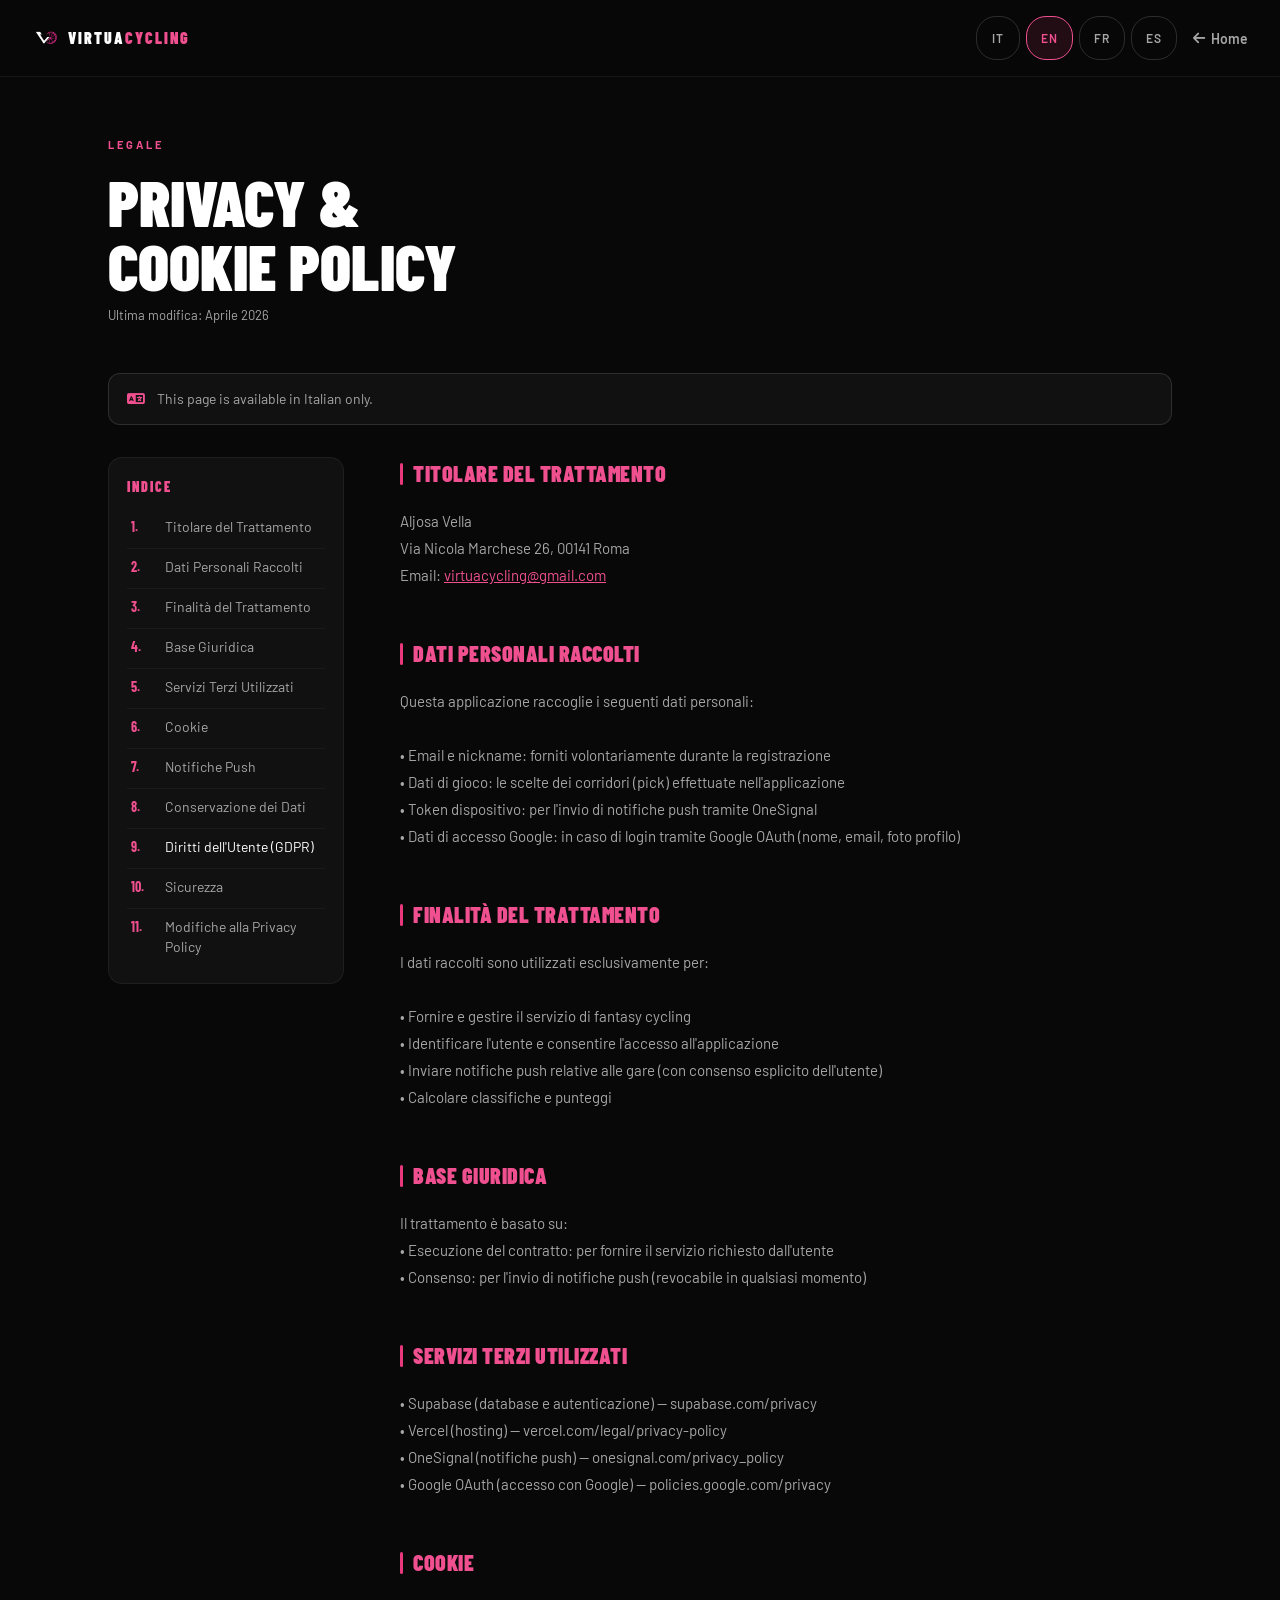
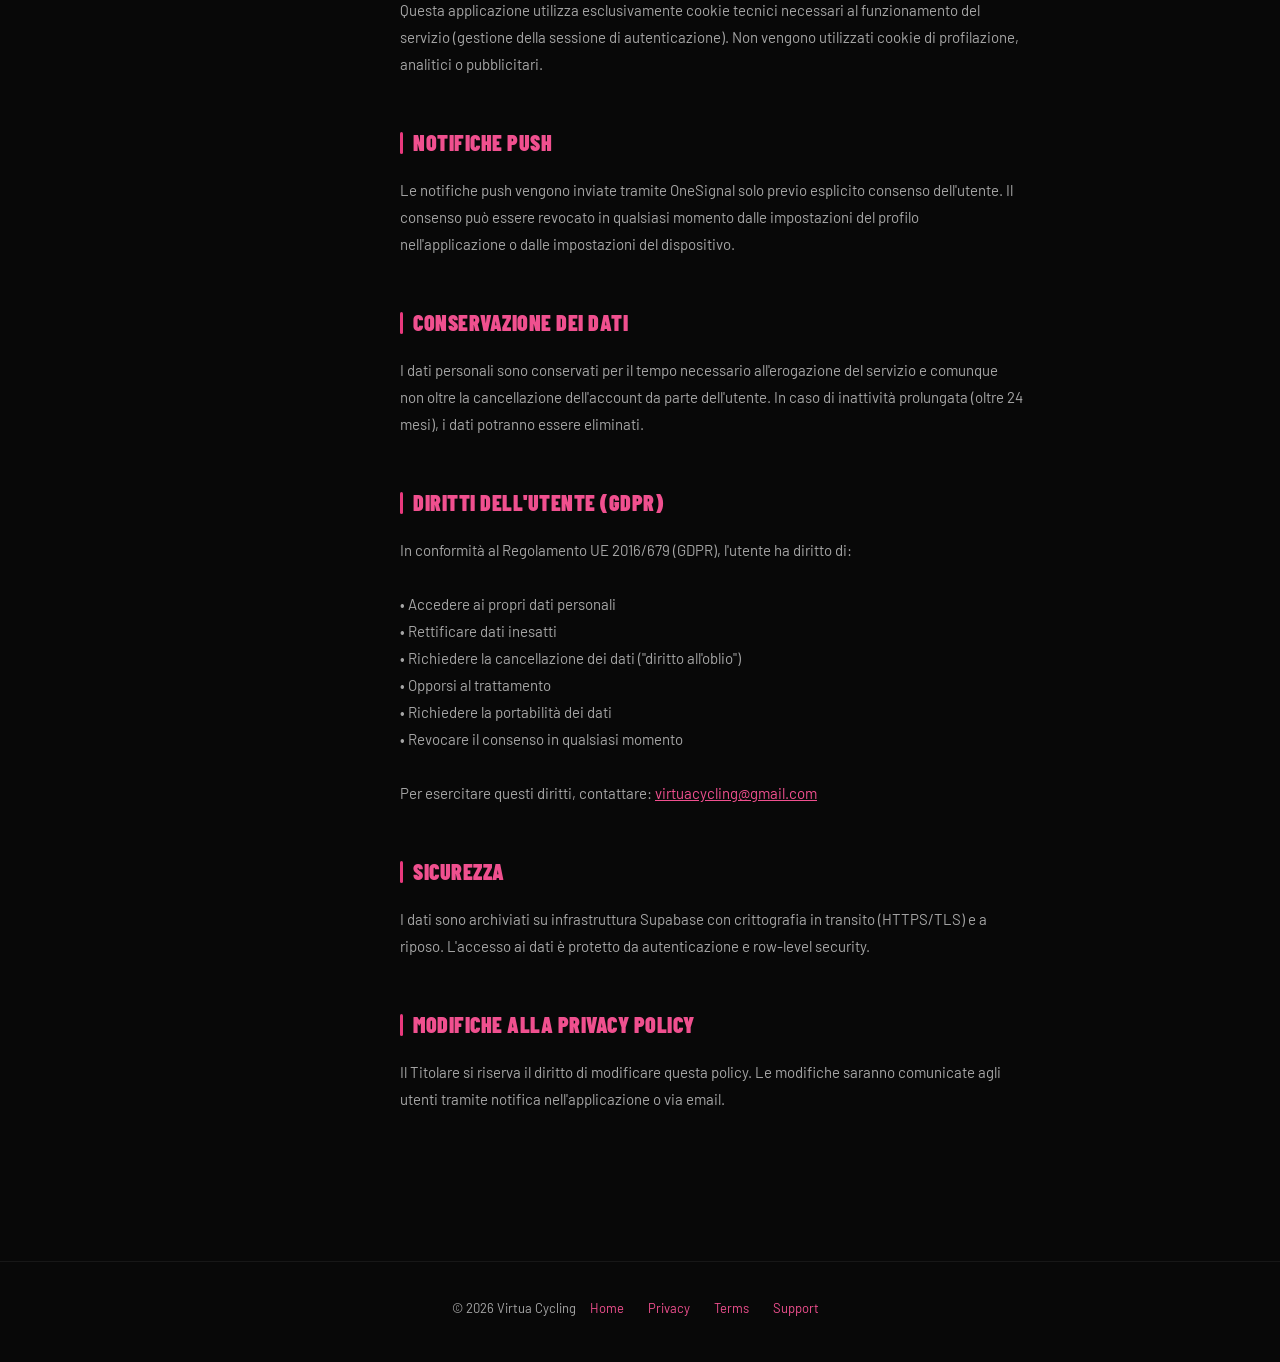
==== commit 854d4485: "new style3" ====
--- a/privacy.html
+++ b/privacy.html
@@ -8,8 +8,19 @@
 <meta name="theme-color" content="#080808">
 <meta name="color-scheme" content="dark">
 <link rel="canonical" href="https://www.virtuacycling.com/privacy.html">
-<link rel="icon" type="image/png" href="icon.png">
-<link rel="apple-touch-icon" href="icon.png">
+<link rel="icon" type="image/png" href="icon-192.png">
+<link rel="apple-touch-icon" href="icon-192.png">
+<script>
+/* Lingua iniziale prima del primo paint: scelta salvata > lingua del browser > IT */
+(function () {
+  var d = document.documentElement, L = ['it', 'en', 'fr', 'es'], l
+  try { l = localStorage.getItem('vc-lang') } catch (e) {}
+  if (L.indexOf(l) < 0) l = (navigator.language || 'it').slice(0, 2)
+  if (L.indexOf(l) < 0) l = 'it'
+  d.lang = l
+  d.classList.add('js')
+})()
+</script>
 <link rel="preconnect" href="https://fonts.googleapis.com">
 <link rel="preconnect" href="https://fonts.gstatic.com" crossorigin>
 <link href="https://fonts.googleapis.com/css2?family=Barlow+Condensed:wght@400;700;900&family=Barlow:wght@400;500;600;700&display=swap" rel="stylesheet">
@@ -18,20 +29,31 @@
 <link rel="stylesheet" href="site.css">
 </head>
 <body class="doc-page">
-<a href="#main" class="skip-link">Vai al contenuto</a>
+<a href="#main" class="skip-link"><span data-lang="it">Vai al contenuto</span><span data-lang="en">Skip to content</span><span data-lang="fr">Aller au contenu</span><span data-lang="es">Saltar al contenido</span></a>
 <nav class="site-nav" aria-label="Principale">
   <a href="index.html" class="nav-logo">
-    <img src="icon.png" width="28" height="28" alt="">
+    <img src="icon-192.png" width="28" height="28" alt="">
     <span class="nav-logo-text">Virtua<wbr><span>Cycling</span></span>
   </a>
-  <a href="index.html" class="back-btn" aria-label="Home"><i class="fa-solid fa-arrow-left" aria-hidden="true"></i><span class="back-label">Home</span></a>
+  <div class="nav-right">
+      <div class="nav-lang" role="group" aria-label="Lingua / Language">
+        <button type="button" class="lang-btn active" data-set-lang="it" aria-pressed="true" lang="it" aria-label="Italiano">IT</button>
+        <button type="button" class="lang-btn" data-set-lang="en" aria-pressed="false" lang="en" aria-label="English">EN</button>
+        <button type="button" class="lang-btn" data-set-lang="fr" aria-pressed="false" lang="fr" aria-label="Français">FR</button>
+        <button type="button" class="lang-btn" data-set-lang="es" aria-pressed="false" lang="es" aria-label="Español">ES</button>
+      </div>
+      <a href="index.html" class="back-btn" aria-label="Home"><i class="fa-solid fa-arrow-left" aria-hidden="true"></i><span class="back-label">Home</span></a>
+  </div>
 </nav>
-<main id="main" class="doc">
+<main id="main" class="doc has-side" lang="it">
   <div class="page-tag">Legale</div>
   <h1>Privacy &<br>Cookie Policy</h1>
   <div class="page-date">Ultima modifica: Aprile 2026</div>
 
-  <nav class="toc" id="toc" aria-labelledby="toc-title">
+  <div class="doc-notice" role="note"><i class="fa-solid fa-language" aria-hidden="true"></i><div><span data-lang="en" lang="en">This page is available in Italian only.</span><span data-lang="fr" lang="fr">Cette page n'est disponible qu'en italien.</span><span data-lang="es" lang="es">Esta página solo está disponible en italiano.</span></div></div>
+
+<div class="doc-layout">
+<nav class="toc" id="toc" aria-labelledby="toc-title">
     <div class="toc-title" id="toc-title">Indice</div>
     <a href="#titolare-del-trattamento"><span class="n">1.</span> Titolare del Trattamento</a>
     <a href="#dati-personali-raccolti"><span class="n">2.</span> Dati Personali Raccolti</a>
@@ -45,6 +67,7 @@
     <a href="#sicurezza"><span class="n">10.</span> Sicurezza</a>
     <a href="#modifiche-alla-privacy-policy"><span class="n">11.</span> Modifiche alla Privacy Policy</a>
   </nav>
+<div class="doc-body">
 
   <div class="section" id="titolare-del-trattamento">
     <div class="section-header"><div class="section-bar"></div><h2>Titolare del Trattamento</h2></div>
@@ -126,10 +149,12 @@
     <div class="section-header"><div class="section-bar"></div><h2>Modifiche alla Privacy Policy</h2></div>
     <div class="section-content">Il Titolare si riserva il diritto di modificare questa policy. Le modifiche saranno comunicate agli utenti tramite notifica nell'applicazione o via email.</div>
   </div>
+</div>
+</div>
 </main>
-<a href="#toc" class="toc-fab" id="tocFab" aria-label="Torna all'indice"><i class="fa-solid fa-list-ul" aria-hidden="true"></i></a>
+<a href="#toc" class="toc-fab" id="tocFab"><i class="fa-solid fa-list-ul" aria-hidden="true"></i><span class="sr-only"><span data-lang="it">Torna all'indice</span><span data-lang="en">Back to contents</span><span data-lang="fr">Retour au sommaire</span><span data-lang="es">Volver al índice</span></span></a>
 <footer class="doc-footer">
-  <div class="footer-copy"><span>© 2026 Virtua Cycling</span><a href="index.html">Home</a><a href="privacy.html">Privacy</a><a href="terms.html">Termini</a><a href="support.html">Supporto</a></div>
+  <div class="footer-copy"><span>© 2026 Virtua Cycling</span><a href="index.html">Home</a><a href="privacy.html">Privacy</a><a href="terms.html"><span data-lang="it">Termini</span><span data-lang="en">Terms</span><span data-lang="fr">CGU</span><span data-lang="es">Términos</span></a><a href="support.html"><span data-lang="it">Supporto</span><span data-lang="en">Support</span><span data-lang="fr">Support</span><span data-lang="es">Soporte</span></a></div>
 </footer>
 
 <script src="site.js" defer></script>
--- a/site.css
+++ b/site.css
@@ -218,12 +218,12 @@
   font-family: var(--font-display); font-weight: 700; font-size: 16px; text-transform: uppercase;
   letter-spacing: 1px; color: var(--white); margin: 24px 0 10px;
 }
-.doc p, .doc li { color: var(--gray); font-size: 15px; line-height: 1.8; margin-bottom: 10px; }
+.doc p, .doc li { color: var(--gray); font-size: 15px; line-height: 1.8; margin-bottom: 10px; max-width: 78ch; }
 .doc ul, .doc ol { padding-left: 20px; }
 .doc li { margin-bottom: 6px; }
 .doc strong { color: var(--white); }
 .doc p a, .doc li a { color: var(--accent-text); }
-.section-content { color: var(--gray); font-size: 15px; line-height: 1.8; white-space: pre-line; }
+.section-content { color: var(--gray); font-size: 15px; line-height: 1.8; white-space: pre-line; max-width: 78ch; }
 .section-content a { color: var(--accent-text); }
 
 .highlight {
@@ -319,7 +319,54 @@
 }
 .toc-fab.visible { opacity: 1; pointer-events: auto; transform: translateY(0); }
 
+/* Avviso "pagina solo in italiano" (visibile solo con lingua ≠ IT) */
+.doc-notice {
+  display: flex; gap: 12px; align-items: flex-start;
+  background: var(--dark); border: 1px solid var(--line-strong); border-radius: var(--r-md);
+  padding: 14px 18px; margin-bottom: 32px; color: var(--gray); font-size: 14px; line-height: 1.6;
+}
+.doc-notice i { color: var(--accent-text); margin-top: 4px; flex-shrink: 0; }
+html[lang="it"] .doc-notice { display: none; }
+
+/* CTA "Scarica" in nav (desktop) e barra fissa (mobile): compaiono dopo l'hero */
+.nav-cta {
+  display: none; min-height: 44px; padding: 8px 20px; font-size: 14px;
+  visibility: hidden; opacity: 0; pointer-events: none; transform: translateY(-4px);
+  transition: opacity var(--t-fast), transform var(--t-fast), visibility 0s var(--t-fast), background var(--t-fast), box-shadow var(--t-fast);
+}
+.nav-cta.is-visible { visibility: visible; opacity: 1; pointer-events: auto; transform: none; transition-delay: 0s; }
+.sticky-cta {
+  position: fixed; left: 0; right: 0; bottom: 0; z-index: 90;
+  padding: 10px 16px calc(10px + env(safe-area-inset-bottom));
+  background: rgba(8, 8, 8, 0.92); -webkit-backdrop-filter: blur(12px); backdrop-filter: blur(12px);
+  border-top: 1px solid var(--line);
+  transform: translateY(105%); visibility: hidden;
+  transition: transform var(--t-med) var(--ease), visibility 0s var(--t-med);
+}
+.sticky-cta.is-visible { transform: none; visibility: visible; transition-delay: 0s; }
+.sticky-cta .btn-primary { width: 100%; }
+
+/* Indice laterale fisso (desktop): le pagine con .has-side hanno indice + contenuto affiancati */
+@media (min-width: 1100px) {
+  main.doc.has-side { max-width: 1112px; }
+  .has-side .doc-layout { display: grid; grid-template-columns: 236px minmax(0, 1fr); gap: 56px; align-items: start; }
+  .has-side .toc {
+    position: sticky; top: calc(var(--nav-h) + 16px); margin-bottom: 0; padding: 18px 18px;
+    max-height: calc(100vh - var(--nav-h) - 40px); overflow-y: auto;
+  }
+  .has-side .toc a { min-height: 40px; padding: 8px 4px; }
+  .has-side .toc-fab { display: none; }
+}
+
 /* ── Responsive ───────────────────────────────────────────────── */
+@media (min-width: 900px) {
+  .nav-cta { display: inline-flex; }
+  .sticky-cta { display: none; }
+}
+@media (max-width: 899px) {
+  html { scroll-padding-bottom: 88px; }
+  body.has-sticky footer { padding-bottom: calc(40px + 72px + env(safe-area-inset-bottom)); }
+}
 @media (max-width: 768px) {
   .site-nav { padding: 12px 20px; }
   footer { padding: 48px 20px 32px; }
